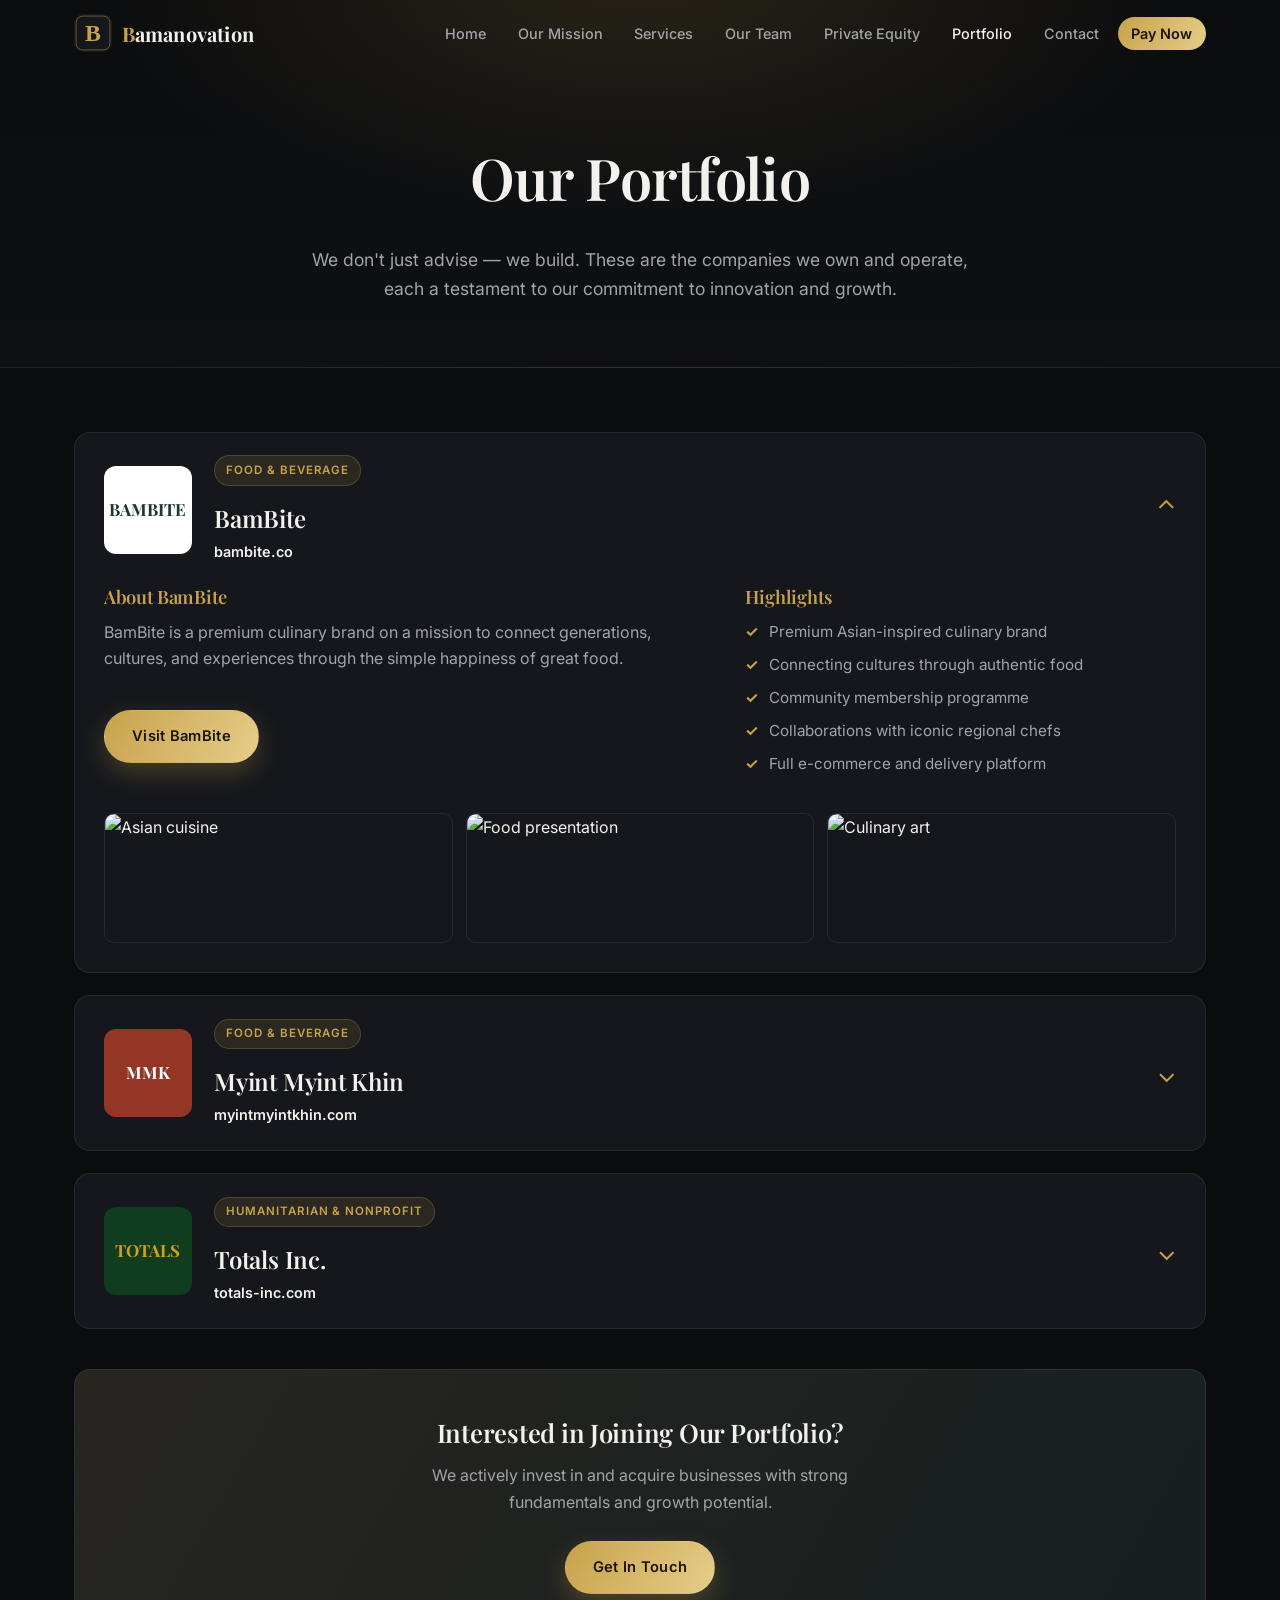
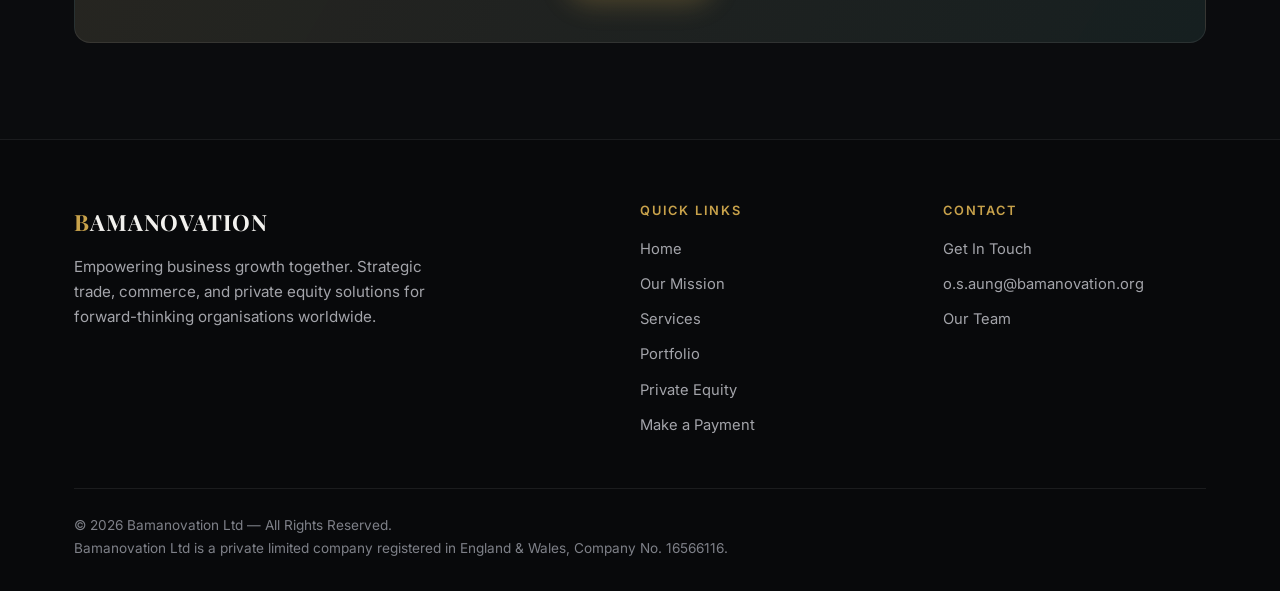
==== portfolio.html @ 39426157 "Keep logo tiles neutral when a logo loads, brand-coloured only on fallback The tiles carried hard-co" ====
<!DOCTYPE html>
<html lang="en">
<head>
  <meta charset="UTF-8">
  <meta name="viewport" content="width=device-width, initial-scale=1.0">
  <title>Portfolio — Bamanovation</title>
  <meta name="description" content="The companies Bamanovation owns and operates — BamBite, Myint Myint Khin, and Totals Inc.">
  <meta property="og:title" content="Portfolio — Bamanovation">
  <meta property="og:description" content="The companies Bamanovation owns and operates — BamBite, Myint Myint Khin, and Totals Inc.">
  <meta property="og:type" content="website">
  <meta property="og:url" content="https://bamanovation.org/portfolio">
  <meta property="og:site_name" content="Bamanovation">
  <meta property="og:image" content="https://bamanovation.org/og-image.png">
  <meta property="og:image:width" content="1200">
  <meta property="og:image:height" content="630">
  <meta name="twitter:card" content="summary_large_image">
  <meta name="twitter:image" content="https://bamanovation.org/og-image.png">
  <link rel="canonical" href="https://bamanovation.org/portfolio">
  <link rel="icon" type="image/svg+xml" href="/favicon.svg">
  <link rel="preconnect" href="https://fonts.googleapis.com">
  <link rel="preconnect" href="https://fonts.gstatic.com" crossorigin>
  <link href="https://fonts.googleapis.com/css2?family=Inter:wght@400;500;600;700&family=Playfair+Display:wght@500;600;700&display=swap" rel="stylesheet">
  <link rel="stylesheet" href="/style.css">
</head>
<body>

  <nav class="navbar" id="navbar">
    <div class="nav-container">
      <a class="nav-logo" href="/">
        <svg class="logo-mark" viewBox="0 0 64 64" aria-hidden="true"><rect width="64" height="64" rx="14" fill="#15171c"/><rect x="3.5" y="3.5" width="57" height="57" rx="11" fill="none" stroke="#c8a24b" stroke-width="1.4" opacity="0.55"/><text x="32" y="45.5" text-anchor="middle" font-family="Georgia, serif" font-size="40" font-weight="700" fill="#c8a24b">B</text></svg>
        <span class="logo-word"><b>B</b>amanovation</span>
      </a>
      <button class="nav-toggle" id="navToggle" aria-label="Toggle navigation" aria-controls="navLinks" aria-expanded="false"><span></span><span></span><span></span></button>
      <ul class="nav-links" id="navLinks">
        <li><a href="/">Home</a></li>
        <li><a href="/#mission">Our Mission</a></li>
        <li><a href="/#services">Services</a></li>
        <li><a href="/#team">Our Team</a></li>
        <li><a href="/private-equity">Private Equity</a></li>
        <li><a class="active" href="/portfolio">Portfolio</a></li>
        <li><a href="/#contact">Contact</a></li>
        <li><a href="/#payment">Pay Now</a></li>
      </ul>
    </div>
  </nav>

  <section class="page-hero">
    <h1>Our Portfolio</h1>
    <p>We don't just advise — we build. These are the companies we own and operate, each a testament to our commitment to innovation and growth.</p>
  </section>

  <section class="portfolio-full">
    <div class="container">

      <!-- BamBite -->
      <div class="portfolio-company-card">
        <div class="portfolio-company-header accordion-toggle">
          <div class="portfolio-company-logo-wrap"><img src="/logos/bambite.png" data-fb="https://bambite.co/cdn/shop/files/BamBite_Logo.png?v=1749022840" alt="BamBite logo" class="portfolio-company-logo" onerror="if(this.dataset.fb){this.src=this.dataset.fb;this.dataset.fb='';return}this.style.display='none';var w=this.parentNode;if(w.dataset.fbbg)w.style.background=w.dataset.fbbg;this.nextElementSibling.style.display='block'"><div class="portfolio-company-logo-text" style="display:none;color:#1b3a2d">BAMBITE</div></div>
          <div class="portfolio-company-meta">
            <span class="portfolio-tag">Food &amp; Beverage</span>
            <h2>BamBite</h2>
            <a href="https://bambite.co/" target="_blank" rel="noopener" class="portfolio-url">bambite.co</a>
          </div>
          <div class="accordion-arrow">⌄</div>
        </div>
        <div class="accordion-body">
          <div class="portfolio-company-body">
            <div class="portfolio-company-desc">
              <h3>About BamBite</h3>
              <p>BamBite is a premium culinary brand on a mission to connect generations, cultures, and experiences through the simple happiness of great food.</p>
              <a href="https://bambite.co/" target="_blank" rel="noopener" class="btn-primary" style="display:inline-block;margin-top:1.4rem">Visit BamBite</a>
            </div>
            <div class="portfolio-company-highlights">
              <h3>Highlights</h3>
              <ul class="portfolio-highlights-list">
                <li>Premium Asian-inspired culinary brand</li>
                <li>Connecting cultures through authentic food</li>
                <li>Community membership programme</li>
                <li>Collaborations with iconic regional chefs</li>
                <li>Full e-commerce and delivery platform</li>
              </ul>
            </div>
          </div>
          <div class="portfolio-company-images">
            <img src="https://images.unsplash.com/photo-1504674900247-0877df9cc836?w=420&q=80" alt="Asian cuisine" class="portfolio-img" loading="lazy">
            <img src="https://images.unsplash.com/photo-1540189549336-e6e99c3679fe?w=420&q=80" alt="Food presentation" class="portfolio-img" loading="lazy">
            <img src="https://images.unsplash.com/photo-1565299624946-b28f40a0ae38?w=420&q=80" alt="Culinary art" class="portfolio-img" loading="lazy">
          </div>
        </div>
      </div>

      <!-- Myint Myint Khin -->
      <div class="portfolio-company-card">
        <div class="portfolio-company-header accordion-toggle">
          <div class="portfolio-company-logo-wrap" data-fbbg="#933625"><img src="/logos/myint-myint-khin.png" alt="Myint Myint Khin logo" class="portfolio-company-logo" onerror="if(this.dataset.fb){this.src=this.dataset.fb;this.dataset.fb='';return}this.style.display='none';var w=this.parentNode;if(w.dataset.fbbg)w.style.background=w.dataset.fbbg;this.nextElementSibling.style.display='block'"><div class="portfolio-company-logo-text" style="display:none;color:#fff">MMK</div></div>
          <div class="portfolio-company-meta">
            <span class="portfolio-tag">Food &amp; Beverage</span>
            <h2>Myint Myint Khin</h2>
            <a href="https://myintmyintkhin.com/" target="_blank" rel="noopener" class="portfolio-url">myintmyintkhin.com</a>
          </div>
          <div class="accordion-arrow">⌄</div>
        </div>
        <div class="accordion-body">
          <div class="portfolio-company-body">
            <div class="portfolio-company-desc">
              <h3>About Myint Myint Khin</h3>
              <p>Myint Myint Khin is a beloved Food and Beverage brand with deep roots in authentic regional cuisine.</p>
              <a href="https://myintmyintkhin.com/" target="_blank" rel="noopener" class="btn-primary" style="display:inline-block;margin-top:1.4rem">Visit Myint Myint Khin</a>
            </div>
            <div class="portfolio-company-highlights">
              <h3>Highlights</h3>
              <ul class="portfolio-highlights-list">
                <li>Authentic regional cuisine brand</li>
                <li>Strong heritage and tradition</li>
                <li>Growing distribution network</li>
              </ul>
            </div>
          </div>
        </div>
      </div>

      <!-- Totals Inc. -->
      <div class="portfolio-company-card">
        <div class="portfolio-company-header accordion-toggle">
          <div class="portfolio-company-logo-wrap" data-fbbg="#0f3d1e"><img src="/logos/totals.png" alt="Totals Inc. logo" class="portfolio-company-logo" onerror="if(this.dataset.fb){this.src=this.dataset.fb;this.dataset.fb='';return}this.style.display='none';var w=this.parentNode;if(w.dataset.fbbg)w.style.background=w.dataset.fbbg;this.nextElementSibling.style.display='block'"><div class="portfolio-company-logo-text" style="display:none;color:#d4a017">TOTALS</div></div>
          <div class="portfolio-company-meta">
            <span class="portfolio-tag">Humanitarian &amp; Nonprofit</span>
            <h2>Totals Inc.</h2>
            <a href="https://totals-inc.com/" target="_blank" rel="noopener" class="portfolio-url">totals-inc.com</a>
          </div>
          <div class="accordion-arrow">⌄</div>
        </div>
        <div class="accordion-body">
          <div class="portfolio-company-body">
            <div class="portfolio-company-desc">
              <h3>About Totals Inc.</h3>
              <p>Totals Inc. is a philanthropic organisation delivering food, shelter, medical care, and education to Myanmar's displaced communities — because every life has total worth.</p>
              <a href="https://totals-inc.com/" target="_blank" rel="noopener" class="btn-primary" style="display:inline-block;margin-top:1.4rem">Visit Totals Inc.</a>
            </div>
            <div class="portfolio-company-highlights">
              <h3>Highlights</h3>
              <ul class="portfolio-highlights-list">
                <li>Supporting internally displaced persons in Myanmar</li>
                <li>87 cents of every dollar goes directly to programmes</li>
                <li>Emergency food, shelter, and medical care delivery</li>
                <li>Children's education in displacement camps</li>
              </ul>
            </div>
          </div>
        </div>
      </div>

      <div class="portfolio-more">
        <div class="portfolio-more-inner">
          <h3>Interested in Joining Our Portfolio?</h3>
          <p>We actively invest in and acquire businesses with strong fundamentals and growth potential.</p>
          <a class="btn-primary" href="/#contact">Get In Touch</a>
        </div>
      </div>

    </div>
  </section>

  <footer class="footer">
    <div class="container">
      <div class="footer-inner">
        <div class="footer-brand">
          <div class="footer-logo"><span class="gold">B</span>AMANOVATION</div>
          <p>Empowering business growth together. Strategic trade, commerce, and private equity solutions for forward-thinking organisations worldwide.</p>
        </div>
        <div class="footer-col">
          <h4>Quick Links</h4>
          <ul>
            <li><a href="/">Home</a></li>
            <li><a href="/#mission">Our Mission</a></li>
            <li><a href="/#services">Services</a></li>
            <li><a href="/portfolio">Portfolio</a></li>
            <li><a href="/private-equity">Private Equity</a></li>
            <li><a href="/#payment">Make a Payment</a></li>
          </ul>
        </div>
        <div class="footer-col">
          <h4>Contact</h4>
          <ul>
            <li><a href="/#contact">Get In Touch</a></li>
            <li><a href="mailto:o.s.aung@bamanovation.org">o.s.aung@bamanovation.org</a></li>
            <li><a href="/#team">Our Team</a></li>
          </ul>
        </div>
      </div>
      <div class="footer-bottom">
        <div>
          <p>© 2026 Bamanovation Ltd — All Rights Reserved.</p>
          <p class="footer-legal">Bamanovation Ltd is a private limited company registered in England &amp; Wales, Company No. 16566116.</p>
        </div>
      </div>
    </div>
  </footer>

  <script>
    const toggle=document.getElementById('navToggle'),links=document.getElementById('navLinks');
    const setNav=o=>{toggle.classList.toggle('open',o);links.classList.toggle('open',o);toggle.setAttribute('aria-expanded',o)};
    toggle.addEventListener('click',()=>setNav(!links.classList.contains('open')));
    links.querySelectorAll('a').forEach(a=>a.addEventListener('click',()=>setNav(false)));
    const navbar=document.getElementById('navbar');
    window.addEventListener('scroll',()=>navbar.classList.toggle('scrolled',window.scrollY>40));
    document.querySelectorAll('.accordion-toggle').forEach((h,i)=>{
      h.addEventListener('click',()=>{
        const body=h.nextElementSibling,arrow=h.querySelector('.accordion-arrow'),open=body.classList.contains('open');
        body.classList.toggle('open',!open);arrow.classList.toggle('rotated',!open);
      });
      if(i===0){h.nextElementSibling.classList.add('open');h.querySelector('.accordion-arrow').classList.add('rotated')}
    });
  </script>
</body>
</html>
---- style.css ----
/* ===========================================================
   Bamanovation — Redesign Stylesheet
   Dark + gold premium consulting theme
   =========================================================== */

:root{
  --bg:#0b0c0e;
  --bg-2:#0f1115;
  --surface:#15171c;
  --surface-2:#1b1e25;
  --line:rgba(255,255,255,.08);
  --line-strong:rgba(255,255,255,.14);
  --gold:#c8a24b;
  --gold-2:#e6cd8a;
  --green:#1f5d3a;
  --ink:#f2f1ee;
  --muted:#a3a4aa;
  --muted-2:#7e8088;
  --radius:16px;
  --radius-sm:10px;
  --max:1180px;
  --shadow:0 24px 60px rgba(0,0,0,.45);
  --ease:cubic-bezier(.4,.14,.3,1);
}

*,*::before,*::after{box-sizing:border-box}
html{scroll-behavior:smooth;-webkit-text-size-adjust:100%}
body{
  margin:0;
  background:var(--bg);
  color:var(--ink);
  font-family:'Inter',ui-sans-serif,system-ui,-apple-system,"Segoe UI",Roboto,Arial,sans-serif;
  line-height:1.65;
  -webkit-font-smoothing:antialiased;
  overflow-x:hidden;
}
img{max-width:100%;display:block}
a{color:inherit;text-decoration:none;transition:color .2s var(--ease)}
h1,h2,h3,h4{font-family:'Playfair Display',Georgia,serif;font-weight:600;line-height:1.15;margin:0 0 .6em;letter-spacing:-.01em}
p{margin:0 0 1rem}
section{position:relative}

.container{max-width:var(--max);margin:0 auto;padding:0 1.5rem;width:100%}

/* ---------- accents / shared bits ---------- */
.section-accent{width:54px;height:3px;border-radius:3px;background:linear-gradient(90deg,var(--gold),var(--gold-2));}
.section-sub{color:var(--muted);max-width:620px;margin:.2rem 0 0;font-size:1.05rem}
.eyebrow{display:inline-block;text-transform:uppercase;letter-spacing:.28em;font-size:.72rem;font-weight:600;color:var(--gold);margin-bottom:.9rem}

/* ---------- buttons ---------- */
.btn-primary,.btn-outline,.btn-dark{
  display:inline-block;font-weight:600;font-size:.92rem;letter-spacing:.02em;
  padding:.85rem 1.7rem;border-radius:999px;cursor:pointer;border:1px solid transparent;
  transition:transform .25s var(--ease),box-shadow .25s var(--ease),background .25s var(--ease),color .25s var(--ease);
  text-align:center;
}
.btn-primary{background:linear-gradient(120deg,var(--gold),var(--gold-2));color:#1a1402;box-shadow:0 10px 26px rgba(200,162,75,.28)}
.btn-primary:hover{transform:translateY(-2px);box-shadow:0 16px 34px rgba(200,162,75,.4)}
.btn-outline{background:transparent;border-color:var(--line-strong);color:var(--ink)}
.btn-outline:hover{border-color:var(--gold);color:var(--gold);transform:translateY(-2px)}
.btn-dark{background:#0c0d10;color:var(--ink);border-color:var(--line-strong)}
.btn-dark:hover{border-color:var(--gold);color:var(--gold);transform:translateY(-2px)}
.btn-group{display:flex;gap:1rem;flex-wrap:wrap;margin-top:1.6rem}

/* ---------- navbar ---------- */
.navbar{position:fixed;top:0;left:0;right:0;z-index:1000;transition:background .3s var(--ease),border-color .3s var(--ease),backdrop-filter .3s}
.navbar::after{content:"";position:absolute;inset:0;border-bottom:1px solid transparent;pointer-events:none}
.navbar.scrolled{background:rgba(10,11,13,.82);backdrop-filter:blur(14px);border-bottom:1px solid var(--line)}
.nav-container{max-width:var(--max);margin:0 auto;padding:.9rem 1.5rem;display:flex;align-items:center;justify-content:space-between;gap:1rem}
.nav-logo{display:flex;align-items:center;gap:.6rem;font-family:'Playfair Display',serif;font-weight:700;font-size:1.25rem;color:var(--ink);letter-spacing:.01em}
.nav-logo .logo-mark{width:38px;height:38px;flex:0 0 38px}
.nav-logo .logo-word b{color:var(--gold)}
.nav-links{display:flex;align-items:center;gap:.3rem;list-style:none;margin:0;padding:0}
.nav-links a{padding:.5rem .85rem;border-radius:999px;font-size:.9rem;font-weight:500;color:var(--muted)}
.nav-links a:hover{color:var(--ink)}
.nav-links a.active{color:var(--ink)}
.nav-links a.active::after,.nav-links a:hover::after{}
.nav-links li:last-child a{background:linear-gradient(120deg,var(--gold),var(--gold-2));color:#1a1402;font-weight:600}
.nav-links li:last-child a:hover{transform:translateY(-1px)}
.nav-toggle{display:none;flex-direction:column;gap:5px;background:none;border:0;cursor:pointer;padding:6px}
.nav-toggle span{width:24px;height:2px;background:var(--ink);border-radius:2px;transition:.3s var(--ease)}
.nav-toggle.open span:nth-child(1){transform:translateY(7px) rotate(45deg)}
.nav-toggle.open span:nth-child(2){opacity:0}
.nav-toggle.open span:nth-child(3){transform:translateY(-7px) rotate(-45deg)}

/* ---------- hero ---------- */
.hero{min-height:100vh;display:flex;align-items:center;padding:7rem 0 4rem;
  background:
    radial-gradient(1100px 520px at 78% -8%,rgba(200,162,75,.16),transparent 60%),
    radial-gradient(800px 500px at 8% 110%,rgba(31,93,58,.18),transparent 60%),
    linear-gradient(180deg,#0b0c0e,#0e1014);
  overflow:hidden;
}
.hero::before{content:"";position:absolute;inset:0;background-image:linear-gradient(var(--line) 1px,transparent 1px),linear-gradient(90deg,var(--line) 1px,transparent 1px);background-size:64px 64px;mask:radial-gradient(700px 500px at 70% 20%,#000,transparent 75%);opacity:.5}
.hero-content{position:relative;max-width:var(--max);margin:0 auto;padding:0 1.5rem;width:100%}
.hero-content h1{font-size:clamp(2.6rem,6vw,4.6rem);max-width:18ch;margin-bottom:1.2rem}
.hero-content h1 .hl{background:linear-gradient(120deg,var(--gold),var(--gold-2));-webkit-background-clip:text;background-clip:text;color:transparent}
.hero-content>p{font-size:clamp(1.05rem,2.2vw,1.3rem);color:var(--muted);max-width:60ch;margin-bottom:0}
.hero-btns{display:flex;gap:1rem;flex-wrap:wrap;margin-top:2.2rem}

/* ---------- marquee ---------- */
.marquee-banner{background:linear-gradient(90deg,#12141a,#0e1014);border-top:1px solid var(--line);border-bottom:1px solid var(--line);overflow:hidden;padding:.85rem 0}
.marquee-track{display:inline-block;white-space:nowrap;animation:marquee 32s linear infinite;color:var(--muted);font-size:.92rem;letter-spacing:.04em}
.marquee-track span{padding-left:1rem}
@keyframes marquee{from{transform:translateX(0)}to{transform:translateX(-50%)}}

/* ---------- stats bar ---------- */
.stats-bar{padding:3.2rem 0;background:var(--bg-2)}
.stats-bar-inner{max-width:var(--max);margin:0 auto;padding:0 1.5rem;display:flex;align-items:center;justify-content:space-between;gap:1rem;flex-wrap:wrap}
.stat-pill{flex:1;min-width:160px;text-align:center}
.stat-pill-num{font-family:'Playfair Display',serif;font-size:clamp(2rem,4vw,2.8rem);font-weight:700;color:var(--gold);line-height:1}
.stat-pill-label{display:block;margin-top:.5rem;color:var(--muted);font-size:.9rem;letter-spacing:.02em}
.stat-divider{width:1px;align-self:stretch;background:var(--line);min-height:54px}

/* ---------- generic section padding ---------- */
.mission,.services,.team,.portfolio-preview,.testimonials,.contact,.payment-section,
.pe-overview,.pe-stats,.pe-focus,.pe-process,.pe-cta,.portfolio-full,.subscribe{padding:6rem 0}
.services,.portfolio-preview,.payment-section,.pe-focus{background:var(--bg-2)}
.team{background:#0c0d10}

/* ---------- mission ---------- */
.mission-grid{display:grid;grid-template-columns:1fr 1fr;gap:3.5rem;align-items:center}
.mission-image{position:relative;border-radius:var(--radius);overflow:hidden;border:1px solid var(--line)}
.mission-image::after{content:"";position:absolute;inset:0;background:linear-gradient(160deg,transparent,rgba(11,12,14,.5))}
.mission-image img{width:100%;height:100%;object-fit:cover;aspect-ratio:4/3;transition:transform .8s var(--ease)}
.mission-image:hover img{transform:scale(1.05)}
.mission-text h2{font-size:clamp(1.9rem,3.4vw,2.6rem);margin-top:.6rem}
.mission-text p{color:var(--muted);font-size:1.05rem}

/* ---------- services ---------- */
.services{text-align:center}
.services .section-sub{margin-left:auto;margin-right:auto}
.services-grid{display:grid;grid-template-columns:repeat(4,1fr);gap:1.4rem;margin-top:3rem;text-align:left}
.service-card{background:var(--surface);border:1px solid var(--line);border-radius:var(--radius);padding:2rem 1.7rem;transition:transform .3s var(--ease),border-color .3s var(--ease),background .3s var(--ease)}
.service-card:hover{transform:translateY(-6px);border-color:rgba(200,162,75,.45);background:var(--surface-2)}
.service-icon{font-size:2rem;width:58px;height:58px;display:flex;align-items:center;justify-content:center;border-radius:14px;background:rgba(200,162,75,.1);border:1px solid rgba(200,162,75,.22);margin-bottom:1.2rem}
.service-card h3{font-size:1.2rem;margin-bottom:.5rem}
.service-card p{color:var(--muted);font-size:.96rem;margin:0}

/* ---------- team ---------- */
.team{text-align:center}
.team-grid{display:grid;grid-template-columns:repeat(auto-fit,minmax(210px,1fr));gap:1.4rem;margin-top:3rem;max-width:1000px;margin-left:auto;margin-right:auto}
.team-card{background:var(--surface);border:1px solid var(--line);border-radius:var(--radius);padding:2.2rem 1.4rem;transition:transform .3s var(--ease),border-color .3s var(--ease)}
.team-card:hover{transform:translateY(-6px);border-color:rgba(200,162,75,.45)}
.team-avatar{width:104px;height:104px;border-radius:50%;margin:0 auto 1.2rem;display:flex;align-items:center;justify-content:center;
  font-family:'Playfair Display',serif;font-size:2.1rem;font-weight:700;color:var(--gold);
  background:radial-gradient(circle at 30% 25%,#23262d,#15171c);border:1px solid rgba(200,162,75,.35)}
.team-card h3{font-size:1.18rem;margin-bottom:.25rem}
.team-role{color:var(--gold);font-size:.85rem;font-weight:600;letter-spacing:.04em;text-transform:uppercase;margin-bottom:.7rem}
.team-bio{color:var(--muted);font-size:.92rem;margin:0}

/* ---------- portfolio preview ---------- */
.portfolio-preview{text-align:center}
.portfolio-grid{display:grid;grid-template-columns:repeat(auto-fit,minmax(280px,360px));justify-content:center;gap:1.6rem;margin-top:3rem}
.portfolio-card{background:var(--surface);border:1px solid var(--line);border-radius:var(--radius);overflow:hidden;text-align:left;transition:transform .3s var(--ease),border-color .3s var(--ease)}
.portfolio-card:hover{transform:translateY(-6px);border-color:rgba(200,162,75,.45)}
.portfolio-logo-wrap{height:150px;display:flex;align-items:center;justify-content:center;background:#fff}
.portfolio-logo{max-height:74px;width:auto}
.portfolio-logo-fallback{font-family:'Playfair Display',serif;font-weight:700;font-size:1.6rem;color:#1b3a2d}
.portfolio-card-body{padding:1.6rem}
.portfolio-tag{display:inline-block;font-size:.72rem;font-weight:600;letter-spacing:.08em;text-transform:uppercase;color:var(--gold);background:rgba(200,162,75,.12);border:1px solid rgba(200,162,75,.25);padding:.3rem .7rem;border-radius:999px;margin-bottom:.9rem}
.portfolio-card-body h3{font-size:1.3rem;margin-bottom:.5rem}
.portfolio-card-body p{color:var(--muted);font-size:.95rem}
.portfolio-btn{margin-top:.6rem;padding:.6rem 1.2rem;font-size:.85rem}

/* ---------- testimonials ---------- */
.testimonials{text-align:center}
.testimonial-label{text-transform:uppercase;letter-spacing:.28em;font-size:.72rem;font-weight:600;color:var(--gold);margin-bottom:.6rem}
.testimonials h2{font-size:clamp(1.8rem,3.4vw,2.5rem)}
.testimonials-grid{display:grid;grid-template-columns:repeat(3,1fr);gap:1.4rem;margin-top:3rem;text-align:left}
.testimonial-card{background:var(--surface);border:1px solid var(--line);border-radius:var(--radius);padding:2rem;position:relative}
.testimonial-card::before{content:"\201C";position:absolute;top:.4rem;left:1.2rem;font-family:'Playfair Display',serif;font-size:4rem;color:rgba(200,162,75,.25);line-height:1}
.testimonial-text{color:var(--ink);font-size:1rem;font-style:italic;position:relative;z-index:1;margin-bottom:1.2rem}
.testimonial-author{color:var(--gold);font-weight:600;font-size:.9rem;margin:0}

/* ---------- contact ---------- */
.contact-grid{display:grid;grid-template-columns:1fr 1fr;gap:3.5rem;align-items:start}
.contact-info h2{font-size:clamp(1.9rem,3.4vw,2.6rem);margin-top:.6rem}
.contact-info p{color:var(--muted)}
.contact-details{margin-top:1.6rem;color:var(--muted)}
.contact-details p{margin:.35rem 0}
.contact-details strong{color:var(--ink)}
.contact-form{background:var(--surface);border:1px solid var(--line);border-radius:var(--radius);padding:2rem}
.contact-form h3{font-size:1.3rem}
.contact-form input,.contact-form textarea,.payment-input,.subscribe-form input{
  width:100%;background:var(--bg);border:1px solid var(--line-strong);border-radius:var(--radius-sm);
  color:var(--ink);padding:.85rem 1rem;font:inherit;font-size:.95rem;margin-bottom:1rem;transition:border-color .2s}
.contact-form input:focus,.contact-form textarea:focus,.payment-input:focus,.subscribe-form input:focus{outline:none;border-color:var(--gold)}
.contact-form textarea{resize:vertical}
.contact-form button{width:100%;border:0;font:inherit;font-weight:600;padding:.9rem;border-radius:999px;cursor:pointer;background:linear-gradient(120deg,var(--gold),var(--gold-2));color:#1a1402;transition:transform .2s}
.contact-form button:hover{transform:translateY(-2px)}

/* ---------- payment ---------- */
.payment-section{text-align:center}
.payment-box{max-width:560px;margin:2.5rem auto 0;background:var(--surface);border:1px solid var(--line);border-radius:var(--radius);padding:2.4rem 2rem}
.payment-icon{font-size:2.4rem;margin-bottom:.6rem}
.payment-note{color:var(--muted);font-size:.98rem}
.payment-next{color:var(--gold);font-size:.9rem;margin-bottom:1.4rem}
.payment-fields{text-align:left;margin-bottom:.4rem}
.payment-error{color:#ff7a7a;font-size:.85rem;margin:.2rem 0 0}
.paypal-btn{display:inline-flex;align-items:center;justify-content:center;border:0;cursor:pointer;font:inherit;font-weight:600;
  background:#0070ba;color:#fff;padding:.9rem 1.8rem;border-radius:999px;margin-top:.4rem;transition:transform .2s,background .2s}
.paypal-btn:hover{transform:translateY(-2px);background:#0086d6}
.payment-secure{color:var(--muted-2);font-size:.8rem;margin:1.1rem 0 0}

/* ---------- subscribe ---------- */
.subscribe{text-align:center;background:linear-gradient(120deg,#101319,#0c0d10);border-top:1px solid var(--line)}
.subscribe h3{font-size:clamp(1.6rem,3vw,2.2rem)}
.subscribe p{color:var(--muted);max-width:520px;margin:0 auto 1.6rem}
.subscribe-form{display:flex;gap:.7rem;max-width:480px;margin:0 auto;flex-wrap:wrap;justify-content:center}
.subscribe-form input{flex:1;min-width:220px;margin:0}
.subscribe-form button{border:0;font:inherit;font-weight:600;padding:.85rem 1.7rem;border-radius:999px;cursor:pointer;background:linear-gradient(120deg,var(--gold),var(--gold-2));color:#1a1402;transition:transform .2s}
.subscribe-form button:hover{transform:translateY(-2px)}

/* ---------- footer ---------- */
.footer{background:#08090b;border-top:1px solid var(--line);padding:4rem 0 2rem}
.footer-inner{display:grid;grid-template-columns:2fr 1fr 1fr;gap:2.5rem}
.footer-logo{font-family:'Playfair Display',serif;font-weight:700;font-size:1.4rem;letter-spacing:.04em;margin-bottom:.8rem;color:var(--ink)}
.footer-logo b,.footer-logo .gold{color:var(--gold)}
.footer-brand p{color:var(--muted);font-size:.95rem;max-width:36ch}
.footer-col h4{font-family:'Inter',sans-serif;font-size:.8rem;letter-spacing:.14em;text-transform:uppercase;color:var(--gold);margin-bottom:1rem}
.footer-col ul{list-style:none;margin:0;padding:0}
.footer-col li{margin-bottom:.55rem}
.footer-col a{color:var(--muted);font-size:.92rem}
.footer-col a:hover{color:var(--gold)}
.footer-bottom{display:flex;align-items:center;justify-content:space-between;gap:1rem;flex-wrap:wrap;border-top:1px solid var(--line);margin-top:2.6rem;padding-top:1.6rem}
.footer-bottom p{color:var(--muted-2);font-size:.85rem;margin:0}
.footer-legal{color:var(--muted-2);font-size:.8rem;margin:.3rem 0 0}
.footer-social{display:flex;gap:1.2rem}
.footer-social a{color:var(--muted);font-size:.85rem}
.footer-social a:hover{color:var(--gold)}
.footer .container>p{color:var(--muted-2);font-size:.85rem;text-align:center;margin:0}

/* ---------- back to top ---------- */
#back-to-top{position:fixed;right:1.4rem;bottom:1.4rem;width:46px;height:46px;border-radius:50%;border:1px solid var(--line-strong);
  background:rgba(20,22,27,.9);color:var(--gold);font-size:1.1rem;cursor:pointer;opacity:0;pointer-events:none;transform:translateY(10px);
  transition:opacity .3s,transform .3s;z-index:900;backdrop-filter:blur(8px)}
#back-to-top.visible{opacity:1;pointer-events:auto;transform:translateY(0)}
#back-to-top:hover{border-color:var(--gold)}

/* ---------- inner page hero ---------- */
.page-hero{padding:9rem 0 4rem;text-align:center;
  background:radial-gradient(900px 420px at 50% -10%,rgba(200,162,75,.16),transparent 62%),linear-gradient(180deg,#0b0c0e,#0e1014);
  border-bottom:1px solid var(--line)}
.page-hero h1{font-size:clamp(2.4rem,5vw,3.6rem)}
.page-hero p{color:var(--muted);max-width:60ch;margin:0 auto;font-size:1.1rem}

/* ---------- private equity ---------- */
.pe-overview .container{max-width:880px;text-align:center}
.pe-overview h2{font-size:clamp(1.9rem,3.4vw,2.6rem)}
.pe-overview p{color:var(--muted);font-size:1.05rem}
.pe-stats{text-align:center}
.pe-stats h2{font-size:clamp(1.8rem,3.2vw,2.4rem);margin-bottom:2.5rem}
.stats-grid{display:grid;grid-template-columns:repeat(4,1fr);gap:1.4rem}
.stat-item{background:var(--surface);border:1px solid var(--line);border-radius:var(--radius);padding:2rem 1rem}
.stat-number{font-family:'Playfair Display',serif;font-size:clamp(1.8rem,3.4vw,2.6rem);font-weight:700;color:var(--gold);line-height:1;display:flex;align-items:center;justify-content:center;min-height:clamp(1.8rem,3.4vw,2.6rem)}
.stat-label{color:var(--muted);font-size:.9rem;margin-top:.4rem}
.pe-focus{text-align:center}
.pe-focus h2{font-size:clamp(1.8rem,3.2vw,2.4rem);margin-bottom:2.5rem}
.focus-grid{display:grid;grid-template-columns:repeat(3,1fr);gap:1.4rem;text-align:left}
.focus-card{background:var(--surface);border:1px solid var(--line);border-radius:var(--radius);padding:2rem;border-top:3px solid var(--gold);transition:transform .3s var(--ease)}
.focus-card:hover{transform:translateY(-6px)}
.focus-card h3{font-size:1.2rem}
.focus-card p{color:var(--muted);font-size:.95rem;margin:0}
.pe-process{text-align:center}
.pe-process h2{font-size:clamp(1.8rem,3.2vw,2.4rem);margin-bottom:2.5rem}
.process-steps{display:grid;gap:1.2rem;max-width:820px;margin:0 auto;text-align:left}
.process-step{display:grid;grid-template-columns:auto 1fr;gap:1.4rem;align-items:start;background:var(--surface);border:1px solid var(--line);border-radius:var(--radius);padding:1.6rem 1.8rem}
.step-number{width:46px;height:46px;border-radius:50%;display:flex;align-items:center;justify-content:center;font-family:'Playfair Display',serif;font-weight:700;color:#1a1402;background:linear-gradient(120deg,var(--gold),var(--gold-2))}
.process-step h3{font-size:1.15rem;margin-bottom:.3rem}
.process-step p{color:var(--muted);font-size:.95rem;margin:0}
.pe-cta{text-align:center;background:linear-gradient(120deg,rgba(200,162,75,.1),rgba(31,93,58,.12)),var(--bg-2)}
.pe-cta h2{font-size:clamp(1.9rem,3.4vw,2.6rem)}
.pe-cta p{color:var(--muted);max-width:60ch;margin:0 auto 1.8rem}

/* ---------- portfolio full page ---------- */
.portfolio-full{padding-top:4rem}
.portfolio-company-card{background:var(--surface);border:1px solid var(--line);border-radius:var(--radius);overflow:hidden;margin-bottom:1.4rem}
.portfolio-company-header{display:flex;align-items:center;gap:1.4rem;padding:1.4rem 1.8rem;cursor:pointer;flex-wrap:wrap}
.portfolio-company-logo-wrap{width:88px;height:88px;border-radius:12px;display:flex;align-items:center;justify-content:center;overflow:hidden;flex:0 0 88px;background:#fff}
.portfolio-company-logo{max-width:78px;max-height:78px}
.portfolio-company-logo-text{font-family:'Playfair Display',serif;font-weight:700;font-size:1.05rem;text-align:center}
.portfolio-company-meta{flex:1;min-width:200px}
.portfolio-company-meta h2{font-size:1.5rem;margin:.3rem 0}
.portfolio-url{font-size:.9rem;font-weight:600}
.accordion-arrow{font-size:1.6rem;transition:transform .3s var(--ease);margin-left:auto;color:var(--gold)}
.accordion-arrow.rotated{transform:rotate(180deg)}
.accordion-body{max-height:0;overflow:hidden;transition:max-height .45s var(--ease)}
.accordion-body.open{max-height:1400px}
.portfolio-company-body{display:grid;grid-template-columns:1.4fr 1fr;gap:2.4rem;padding:0 1.8rem 1.8rem}
.portfolio-company-desc h3,.portfolio-company-highlights h3{font-size:1.15rem;color:var(--gold);margin-bottom:.7rem}
.portfolio-company-desc p{color:var(--muted)}
.portfolio-highlights-list{list-style:none;margin:0;padding:0}
.portfolio-highlights-list li{color:var(--muted);padding-left:1.5rem;position:relative;margin-bottom:.5rem;font-size:.95rem}
.portfolio-highlights-list li::before{content:"\2713";position:absolute;left:0;color:var(--gold);font-weight:700}
.portfolio-company-images{display:grid;grid-template-columns:repeat(3,1fr);gap:.8rem;padding:0 1.8rem 1.8rem}
.portfolio-img{border-radius:10px;height:130px;width:100%;object-fit:cover;border:1px solid var(--line)}
.portfolio-more{margin-top:2.5rem}
.portfolio-more-inner{background:linear-gradient(120deg,rgba(200,162,75,.1),rgba(31,93,58,.12)),var(--surface);
  border:1px solid var(--line);border-radius:var(--radius);padding:3rem 2rem;text-align:center}
.portfolio-more-inner h3{font-size:1.6rem}
.portfolio-more-inner p{color:var(--muted);max-width:50ch;margin:0 auto 1.6rem}

/* ---------- reveal on scroll ---------- */
.reveal{opacity:0;transform:translateY(26px);transition:opacity .7s var(--ease),transform .7s var(--ease)}
.reveal.in{opacity:1;transform:none}

/* ---------- responsive ---------- */
@media(max-width:980px){
  .services-grid{grid-template-columns:repeat(2,1fr)}
  .testimonials-grid{grid-template-columns:1fr;max-width:560px;margin-left:auto;margin-right:auto}
  .stats-grid{grid-template-columns:repeat(2,1fr)}
  .focus-grid{grid-template-columns:repeat(2,1fr)}
  .mission-grid,.contact-grid{grid-template-columns:1fr;gap:2.4rem}
  .footer-inner{grid-template-columns:1fr 1fr}
  .portfolio-company-body{grid-template-columns:1fr;gap:1.4rem}
}
@media(max-width:760px){
  .nav-toggle{display:flex}
  .nav-links{position:fixed;top:0;right:0;height:100vh;width:min(78vw,320px);flex-direction:column;align-items:flex-start;justify-content:center;gap:.4rem;
    background:rgba(12,13,16,.97);backdrop-filter:blur(14px);border-left:1px solid var(--line);padding:2rem;transform:translateX(100%);transition:transform .35s var(--ease)}
  .nav-links.open{transform:translateX(0)}
  .nav-links a{width:100%;font-size:1.05rem;padding:.7rem .6rem}
  .stat-divider{display:none}
  .stat-pill{min-width:42%}
  .footer-inner{grid-template-columns:1fr;gap:1.8rem}
  .footer-bottom{flex-direction:column;align-items:flex-start}
}
@media(max-width:520px){
  .services-grid,.focus-grid,.stats-grid{grid-template-columns:1fr}
  .portfolio-company-images{grid-template-columns:repeat(3,1fr)}
  .process-step{grid-template-columns:1fr;text-align:left}
}

@media(prefers-reduced-motion:reduce){
  *{animation-duration:.001ms!important;transition-duration:.001ms!important}
  .reveal{opacity:1;transform:none}
}

/* ---------- form feedback ---------- */
.hp-field{position:absolute;left:-9999px;top:auto;width:1px;height:1px;overflow:hidden}
.form-status{display:none;margin-top:.9rem;padding:.75rem .95rem;border-radius:var(--radius-sm);font-size:.9rem;line-height:1.5;text-align:left}
.form-status.is-success{display:block;background:rgba(31,93,58,.18);border:1px solid rgba(31,93,58,.55);color:#8fd6ab}
.form-status.is-error{display:block;background:rgba(147,54,37,.18);border:1px solid rgba(147,54,37,.55);color:#f0a897}
.subscribe-form .form-status{flex-basis:100%;text-align:center;margin-top:1rem}
.netlify-form button[disabled]{opacity:.55;cursor:not-allowed;transform:none}

/* word-based stat values sit smaller than numerals */
.stat-pill-num.is-text{font-size:clamp(1.3rem,2.5vw,1.75rem);letter-spacing:.01em;line-height:clamp(2rem,4vw,2.8rem)}
.stat-number.is-text{font-size:clamp(1.2rem,2.3vw,1.6rem)}
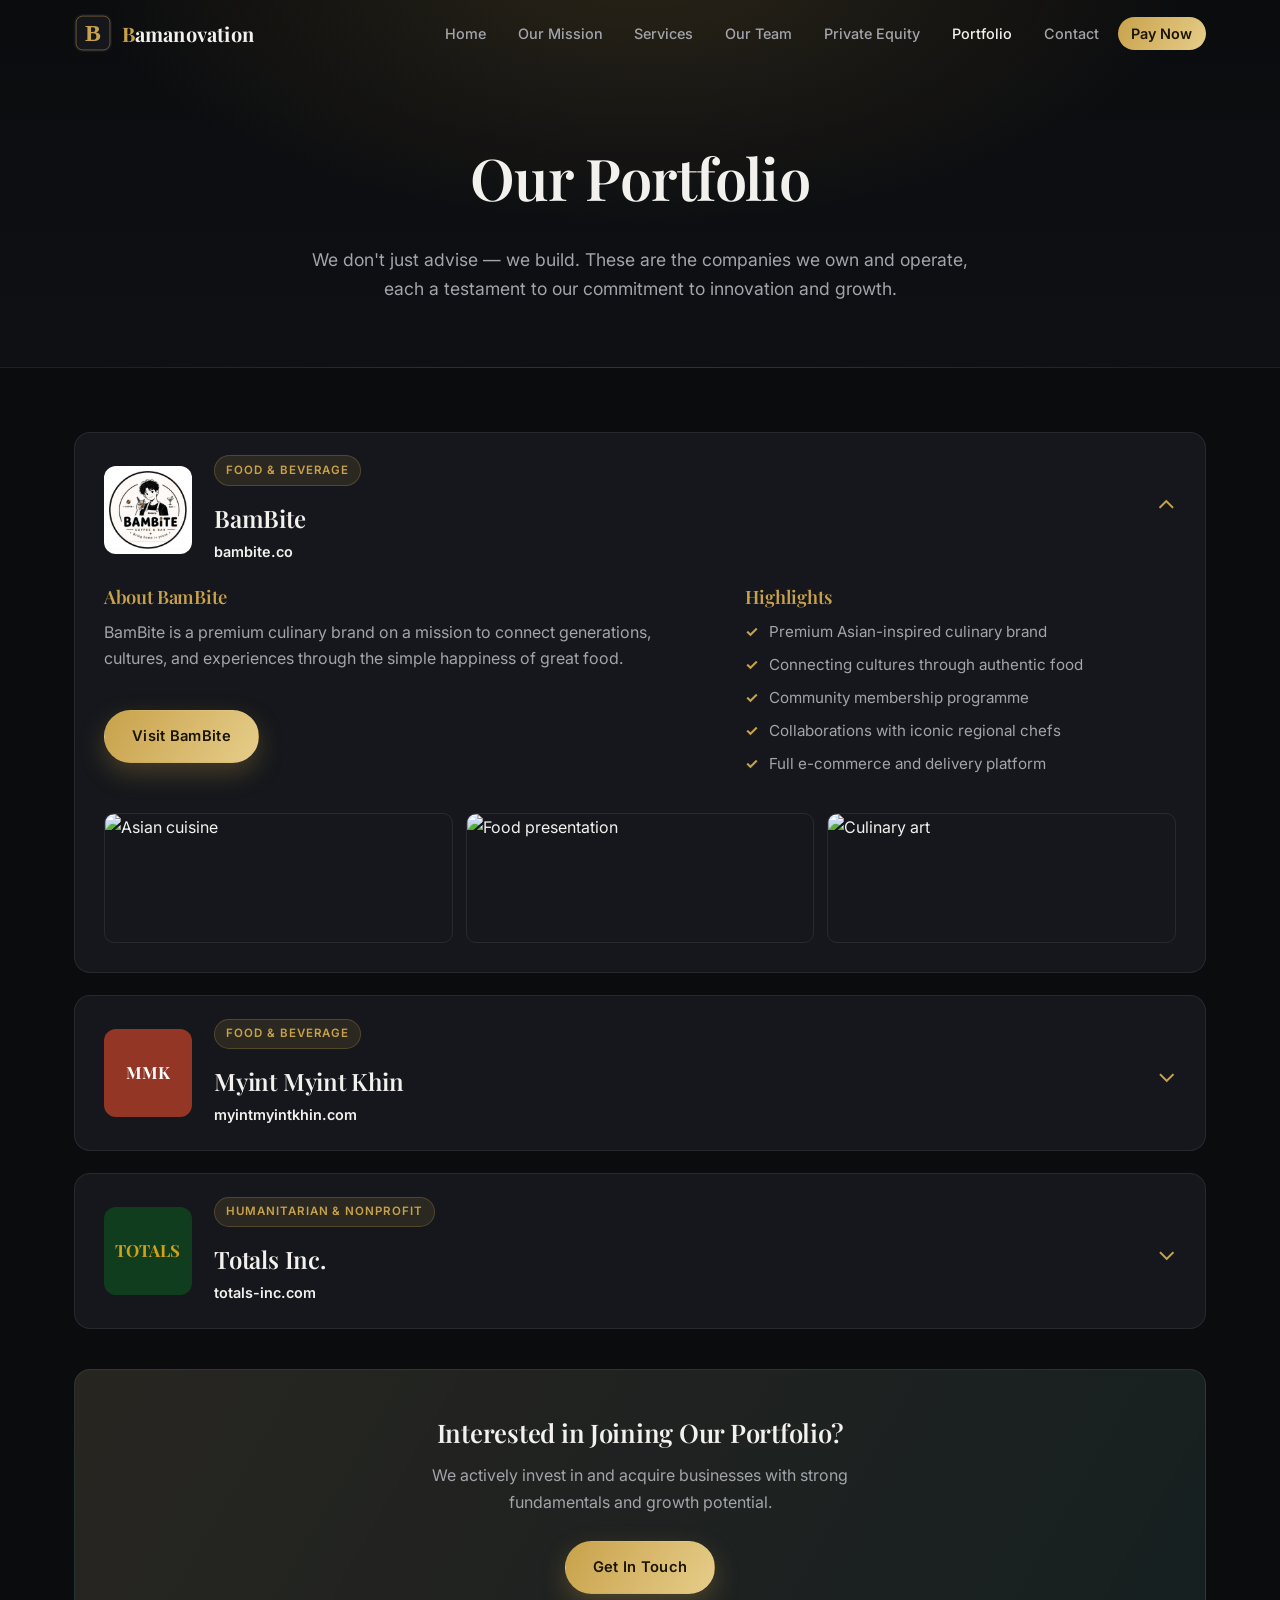
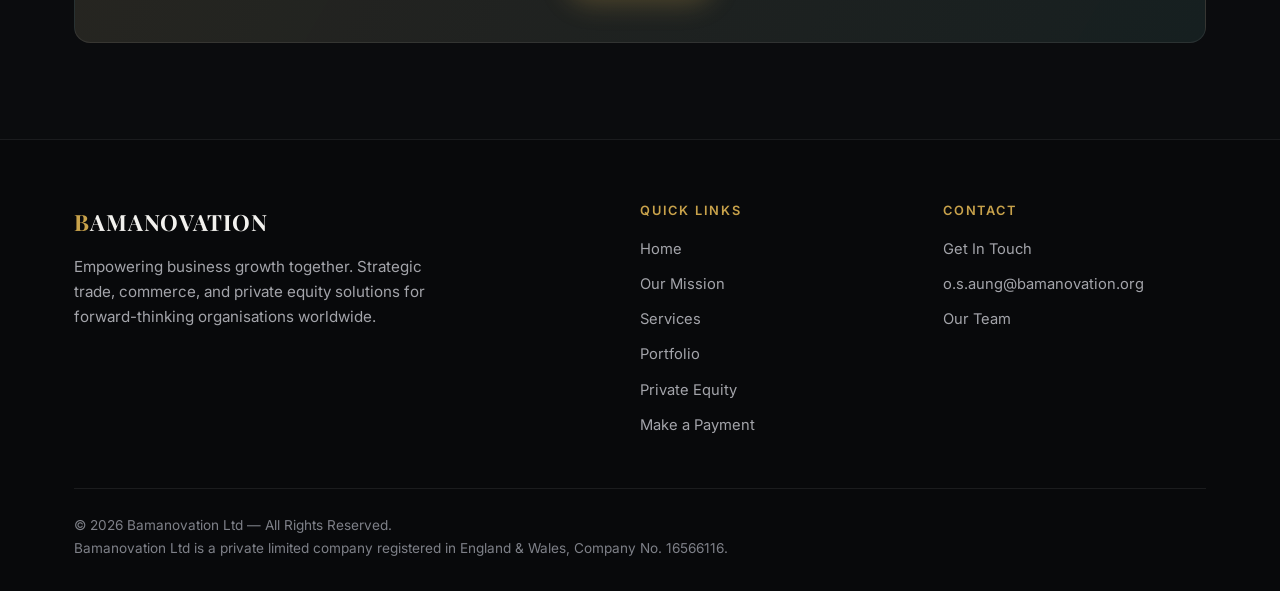
==== commit a27773c0: "Use the real BamBite logo The uploaded file was named "bambite logo.jpg" - spaces in a URL path and " ====
--- a/portfolio.html
+++ b/portfolio.html
@@ -55,7 +55,7 @@
       <!-- BamBite -->
       <div class="portfolio-company-card">
         <div class="portfolio-company-header accordion-toggle">
-          <div class="portfolio-company-logo-wrap"><img src="/logos/bambite.png" data-fb="https://bambite.co/cdn/shop/files/BamBite_Logo.png?v=1749022840" alt="BamBite logo" class="portfolio-company-logo" onerror="if(this.dataset.fb){this.src=this.dataset.fb;this.dataset.fb='';return}this.style.display='none';var w=this.parentNode;if(w.dataset.fbbg)w.style.background=w.dataset.fbbg;this.nextElementSibling.style.display='block'"><div class="portfolio-company-logo-text" style="display:none;color:#1b3a2d">BAMBITE</div></div>
+          <div class="portfolio-company-logo-wrap"><img src="/logos/bambite.jpg" data-fb="https://bambite.co/cdn/shop/files/BamBite_Logo.png?v=1749022840" alt="BamBite logo" class="portfolio-company-logo" onerror="if(this.dataset.fb){this.src=this.dataset.fb;this.dataset.fb='';return}this.style.display='none';var w=this.parentNode;if(w.dataset.fbbg)w.style.background=w.dataset.fbbg;this.nextElementSibling.style.display='block'"><div class="portfolio-company-logo-text" style="display:none;color:#1b3a2d">BAMBITE</div></div>
           <div class="portfolio-company-meta">
             <span class="portfolio-tag">Food &amp; Beverage</span>
             <h2>BamBite</h2>
--- a/style.css
+++ b/style.css
@@ -155,7 +155,7 @@
 .portfolio-card{background:var(--surface);border:1px solid var(--line);border-radius:var(--radius);overflow:hidden;text-align:left;transition:transform .3s var(--ease),border-color .3s var(--ease)}
 .portfolio-card:hover{transform:translateY(-6px);border-color:rgba(200,162,75,.45)}
 .portfolio-logo-wrap{height:150px;display:flex;align-items:center;justify-content:center;background:#fff}
-.portfolio-logo{max-height:74px;width:auto}
+.portfolio-logo{max-height:106px;max-width:82%;width:auto}
 .portfolio-logo-fallback{font-family:'Playfair Display',serif;font-weight:700;font-size:1.6rem;color:#1b3a2d}
 .portfolio-card-body{padding:1.6rem}
 .portfolio-tag{display:inline-block;font-size:.72rem;font-weight:600;letter-spacing:.08em;text-transform:uppercase;color:var(--gold);background:rgba(200,162,75,.12);border:1px solid rgba(200,162,75,.25);padding:.3rem .7rem;border-radius:999px;margin-bottom:.9rem}
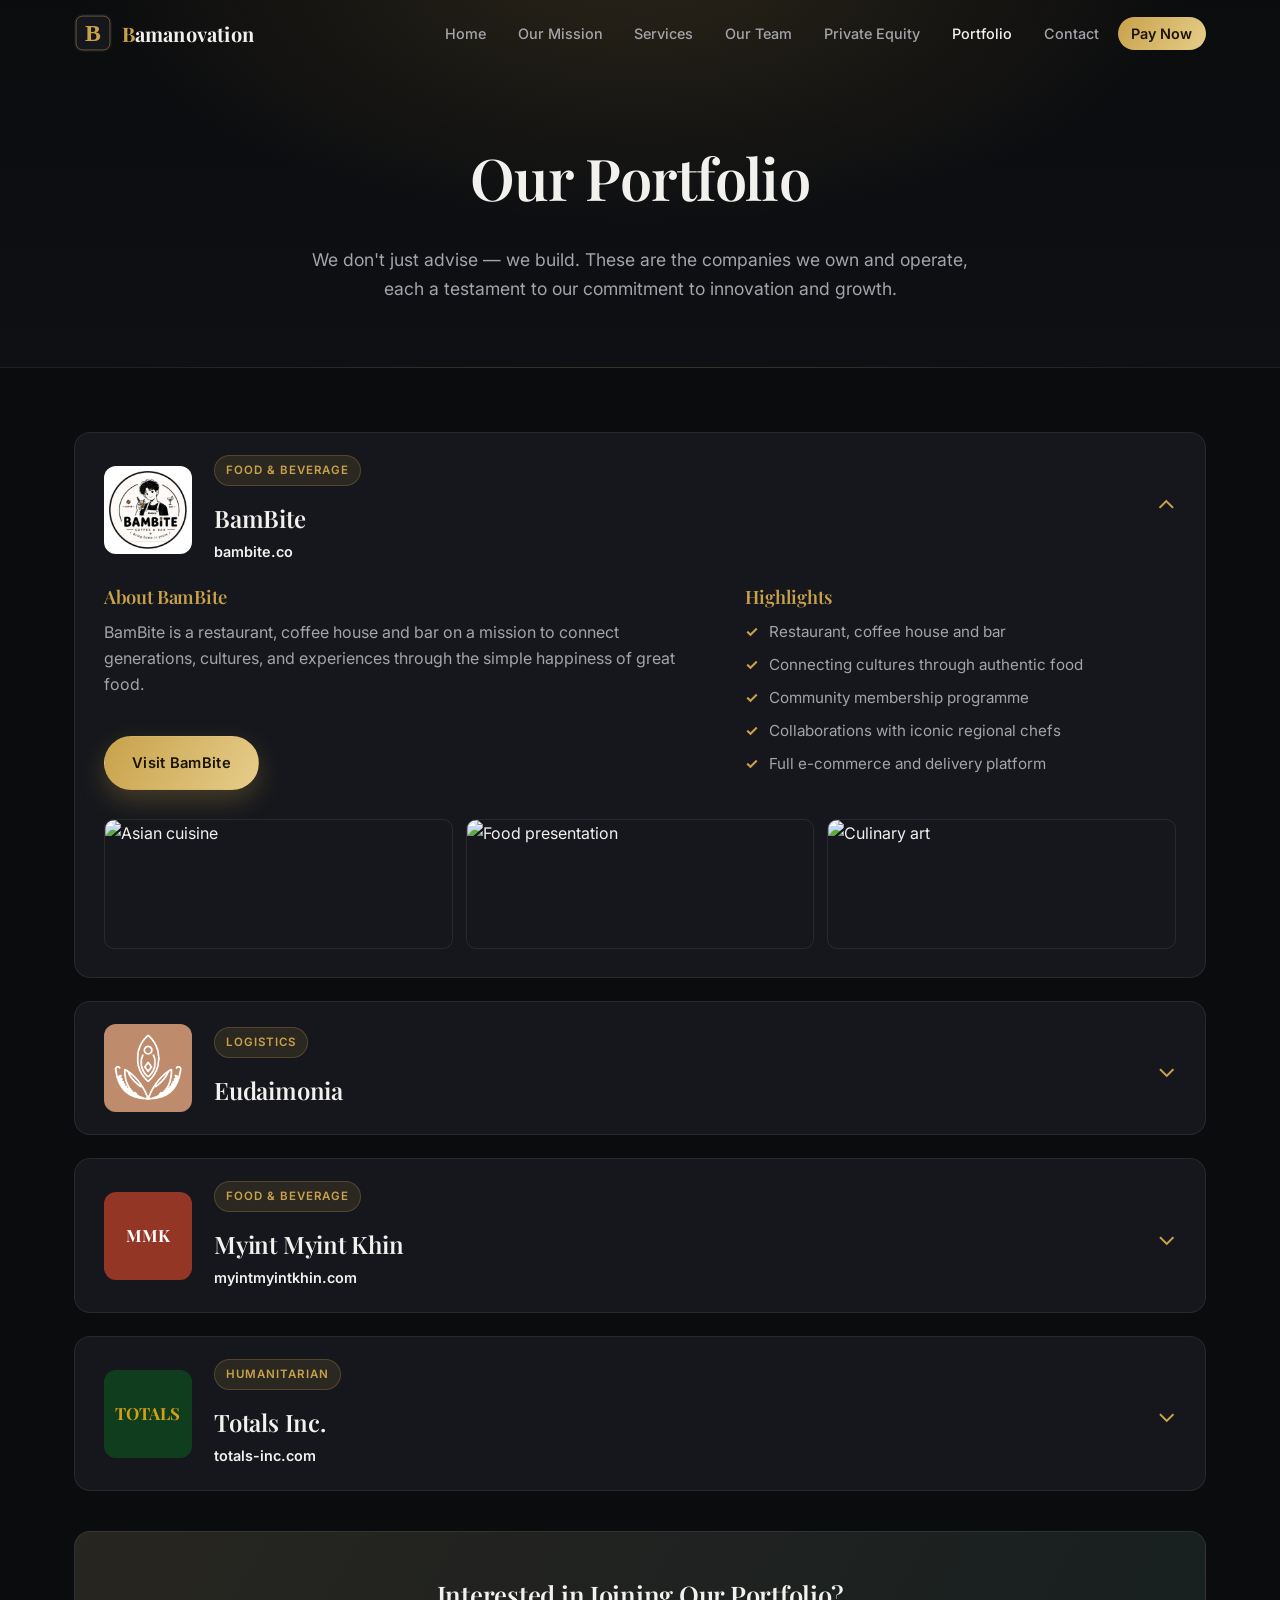
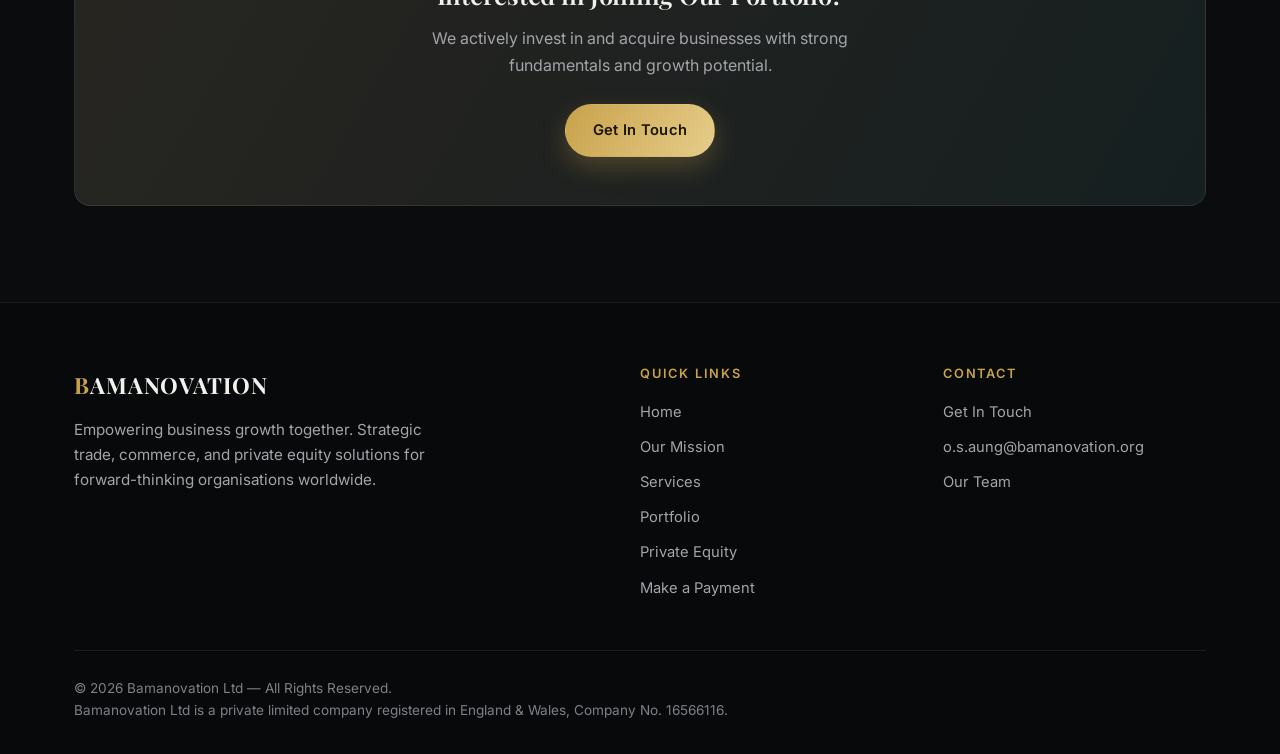
==== commit 0b61b943: "Add Eudaimonia to the portfolio; correct BamBite's positioning The owner confirmed Eudaimonia is a l" ====
--- a/portfolio.html
+++ b/portfolio.html
@@ -4,9 +4,9 @@
   <meta charset="UTF-8">
   <meta name="viewport" content="width=device-width, initial-scale=1.0">
   <title>Portfolio — Bamanovation</title>
-  <meta name="description" content="The companies Bamanovation owns and operates — BamBite, Myint Myint Khin, and Totals Inc.">
+  <meta name="description" content="The companies Bamanovation owns and operates — BamBite, Eudaimonia, Myint Myint Khin, and Totals Inc.">
   <meta property="og:title" content="Portfolio — Bamanovation">
-  <meta property="og:description" content="The companies Bamanovation owns and operates — BamBite, Myint Myint Khin, and Totals Inc.">
+  <meta property="og:description" content="The companies Bamanovation owns and operates — BamBite, Eudaimonia, Myint Myint Khin, and Totals Inc.">
   <meta property="og:type" content="website">
   <meta property="og:url" content="https://bamanovation.org/portfolio">
   <meta property="og:site_name" content="Bamanovation">
@@ -67,13 +67,13 @@
           <div class="portfolio-company-body">
             <div class="portfolio-company-desc">
               <h3>About BamBite</h3>
-              <p>BamBite is a premium culinary brand on a mission to connect generations, cultures, and experiences through the simple happiness of great food.</p>
+              <p>BamBite is a restaurant, coffee house and bar on a mission to connect generations, cultures, and experiences through the simple happiness of great food.</p>
               <a href="https://bambite.co/" target="_blank" rel="noopener" class="btn-primary" style="display:inline-block;margin-top:1.4rem">Visit BamBite</a>
             </div>
             <div class="portfolio-company-highlights">
               <h3>Highlights</h3>
               <ul class="portfolio-highlights-list">
-                <li>Premium Asian-inspired culinary brand</li>
+                <li>Restaurant, coffee house and bar</li>
                 <li>Connecting cultures through authentic food</li>
                 <li>Community membership programme</li>
                 <li>Collaborations with iconic regional chefs</li>
@@ -85,6 +85,26 @@
             <img src="https://images.unsplash.com/photo-1504674900247-0877df9cc836?w=420&q=80" alt="Asian cuisine" class="portfolio-img" loading="lazy">
             <img src="https://images.unsplash.com/photo-1540189549336-e6e99c3679fe?w=420&q=80" alt="Food presentation" class="portfolio-img" loading="lazy">
             <img src="https://images.unsplash.com/photo-1565299624946-b28f40a0ae38?w=420&q=80" alt="Culinary art" class="portfolio-img" loading="lazy">
+          </div>
+        </div>
+      </div>
+
+      <!-- Eudaimonia -->
+      <div class="portfolio-company-card">
+        <div class="portfolio-company-header accordion-toggle">
+          <div class="portfolio-company-logo-wrap" style="background:#be8b6d"><img src="/logos/eudaimonia.png" alt="Eudaimonia logo" class="portfolio-company-logo" onerror="if(this.dataset.fb){this.src=this.dataset.fb;this.dataset.fb='';return}this.style.display='none';var w=this.parentNode;if(w.dataset.fbbg)w.style.background=w.dataset.fbbg;this.nextElementSibling.style.display='block'"><div class="portfolio-company-logo-text" style="display:none;color:#fff">EUD</div></div>
+          <div class="portfolio-company-meta">
+            <span class="portfolio-tag">Logistics</span>
+            <h2>Eudaimonia</h2>
+          </div>
+          <div class="accordion-arrow">⌄</div>
+        </div>
+        <div class="accordion-body">
+          <div class="portfolio-company-body">
+            <div class="portfolio-company-desc">
+              <h3>About Eudaimonia</h3>
+              <p>A logistics company in the Bamanovation portfolio.</p>
+            </div>
           </div>
         </div>
       </div>
@@ -124,7 +144,7 @@
         <div class="portfolio-company-header accordion-toggle">
           <div class="portfolio-company-logo-wrap" data-fbbg="#0f3d1e"><img src="/logos/totals.png" alt="Totals Inc. logo" class="portfolio-company-logo" onerror="if(this.dataset.fb){this.src=this.dataset.fb;this.dataset.fb='';return}this.style.display='none';var w=this.parentNode;if(w.dataset.fbbg)w.style.background=w.dataset.fbbg;this.nextElementSibling.style.display='block'"><div class="portfolio-company-logo-text" style="display:none;color:#d4a017">TOTALS</div></div>
           <div class="portfolio-company-meta">
-            <span class="portfolio-tag">Humanitarian &amp; Nonprofit</span>
+            <span class="portfolio-tag">Humanitarian</span>
             <h2>Totals Inc.</h2>
             <a href="https://totals-inc.com/" target="_blank" rel="noopener" class="portfolio-url">totals-inc.com</a>
           </div>
--- a/style.css
+++ b/style.css
@@ -151,7 +151,7 @@
 
 /* ---------- portfolio preview ---------- */
 .portfolio-preview{text-align:center}
-.portfolio-grid{display:grid;grid-template-columns:repeat(auto-fit,minmax(280px,360px));justify-content:center;gap:1.6rem;margin-top:3rem}
+.portfolio-grid{display:grid;grid-template-columns:repeat(auto-fit,minmax(240px,1fr));justify-content:center;gap:1.2rem;margin-top:3rem}
 .portfolio-card{background:var(--surface);border:1px solid var(--line);border-radius:var(--radius);overflow:hidden;text-align:left;transition:transform .3s var(--ease),border-color .3s var(--ease)}
 .portfolio-card:hover{transform:translateY(-6px);border-color:rgba(200,162,75,.45)}
 .portfolio-logo-wrap{height:150px;display:flex;align-items:center;justify-content:center;background:#fff}
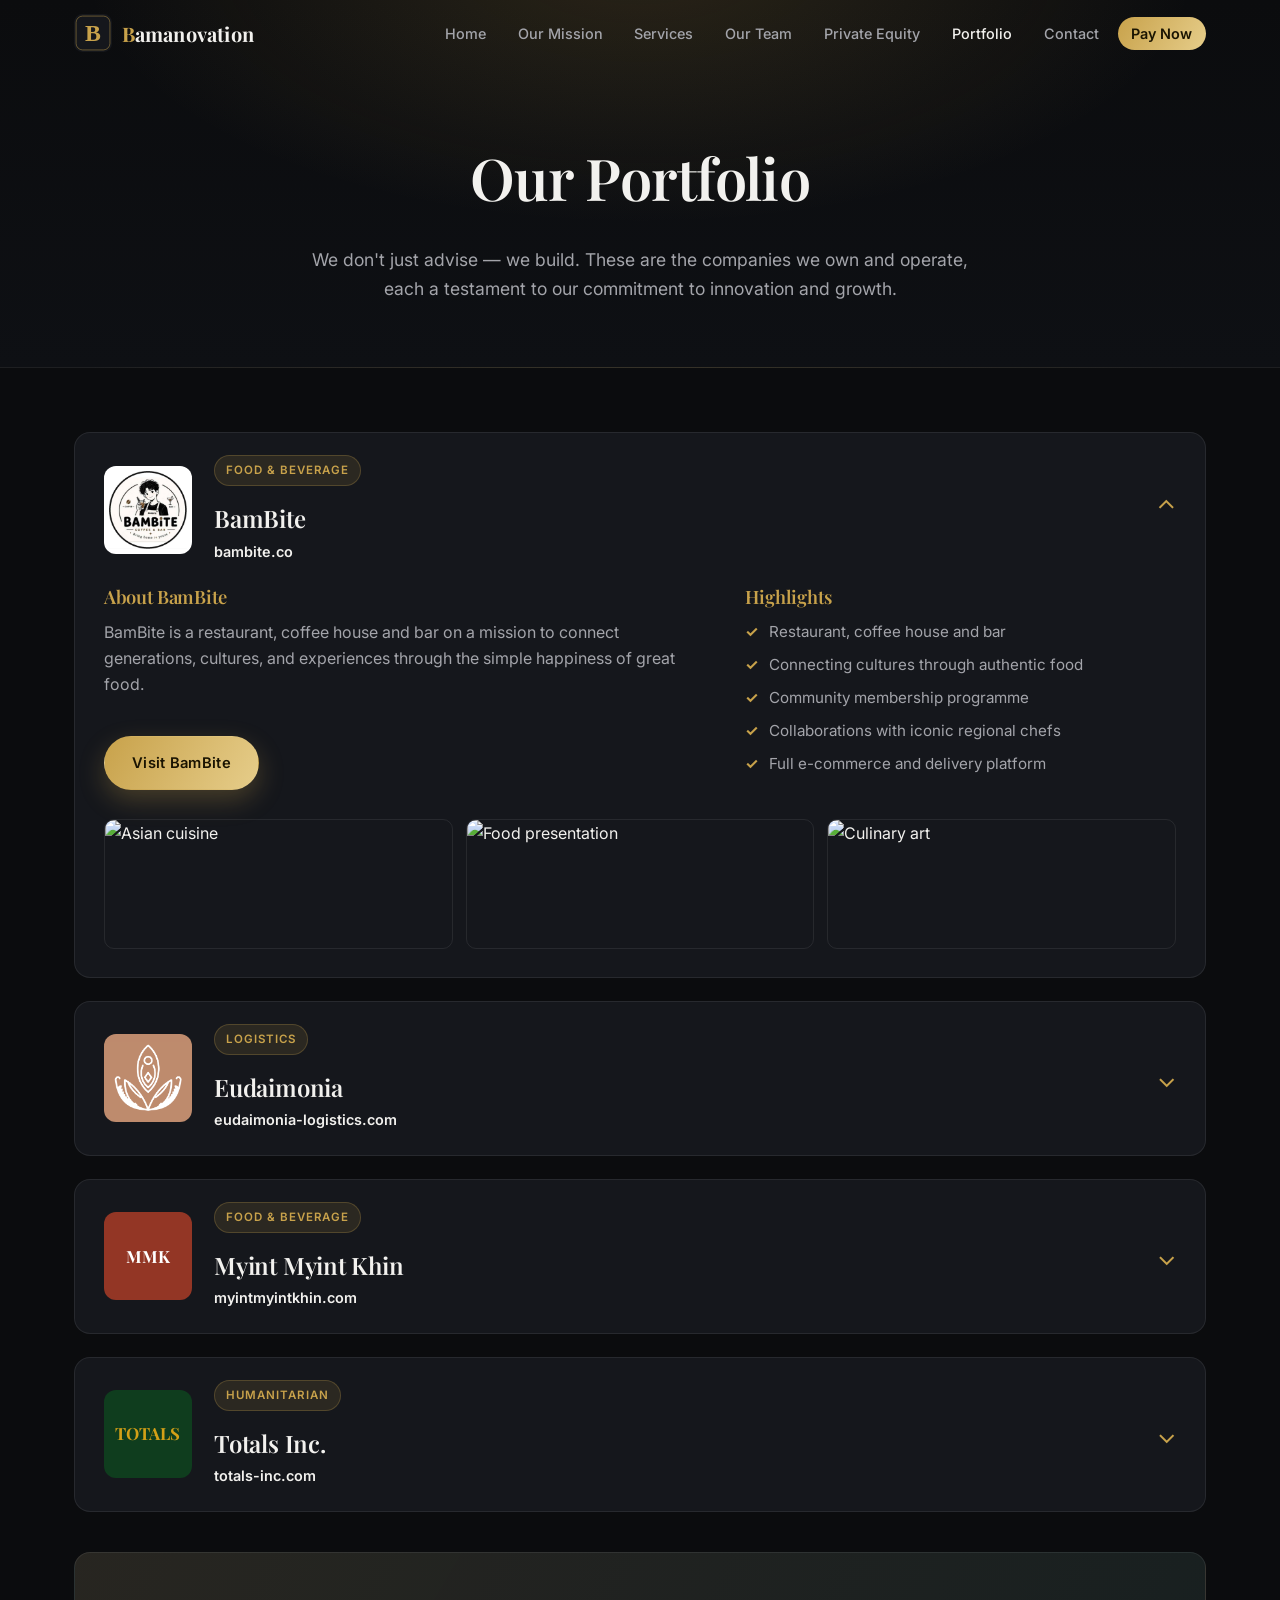
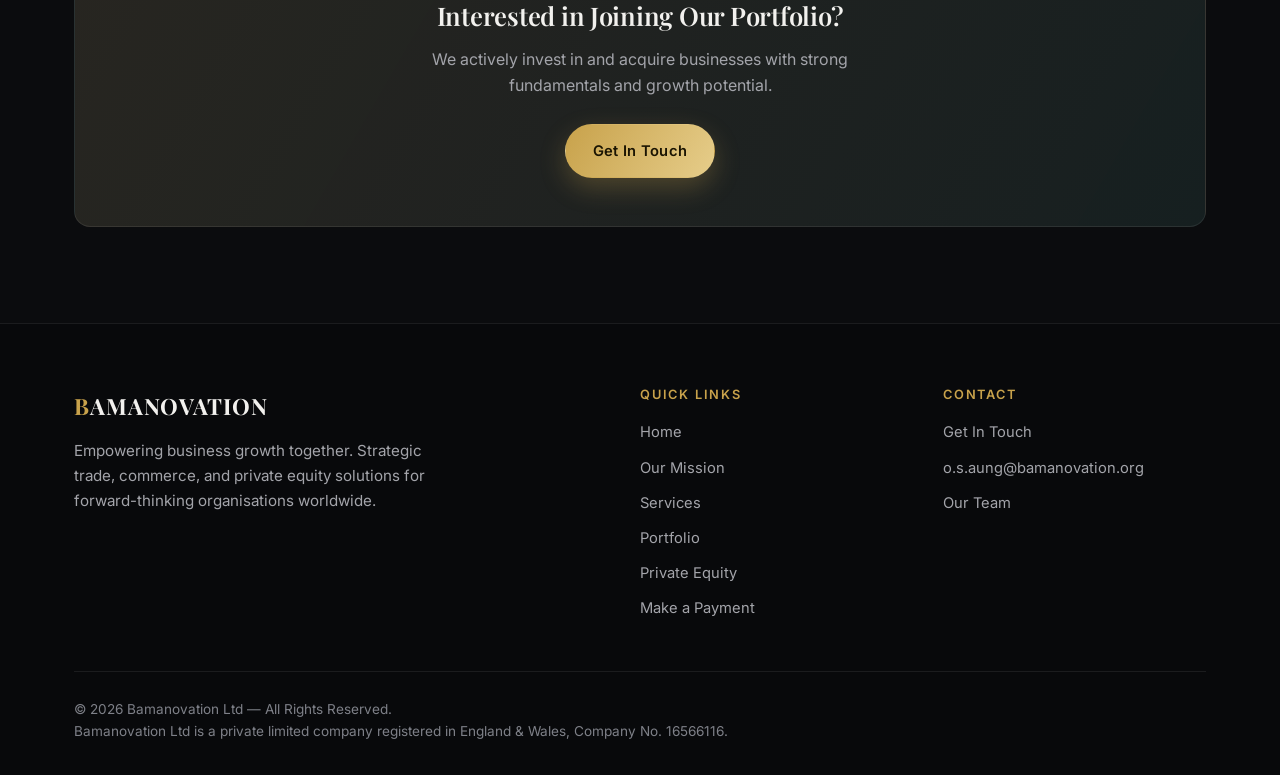
==== commit 3dfaeb77: "Complete the Eudaimonia entry Owner supplied the detail: freight and supply chain, at eudaimonia-log" ====
--- a/portfolio.html
+++ b/portfolio.html
@@ -96,6 +96,7 @@
           <div class="portfolio-company-meta">
             <span class="portfolio-tag">Logistics</span>
             <h2>Eudaimonia</h2>
+            <a href="https://eudaimonia-logistics.com/" target="_blank" rel="noopener" class="portfolio-url">eudaimonia-logistics.com</a>
           </div>
           <div class="accordion-arrow">⌄</div>
         </div>
@@ -103,7 +104,8 @@
           <div class="portfolio-company-body">
             <div class="portfolio-company-desc">
               <h3>About Eudaimonia</h3>
-              <p>A logistics company in the Bamanovation portfolio.</p>
+              <p>Eudaimonia is the group's logistics company, providing freight and supply chain management — handling the movement of goods from origin to destination.</p>
+              <a href="https://eudaimonia-logistics.com/" target="_blank" rel="noopener" class="btn-primary" style="display:inline-block;margin-top:1.4rem">Visit Eudaimonia</a>
             </div>
           </div>
         </div>
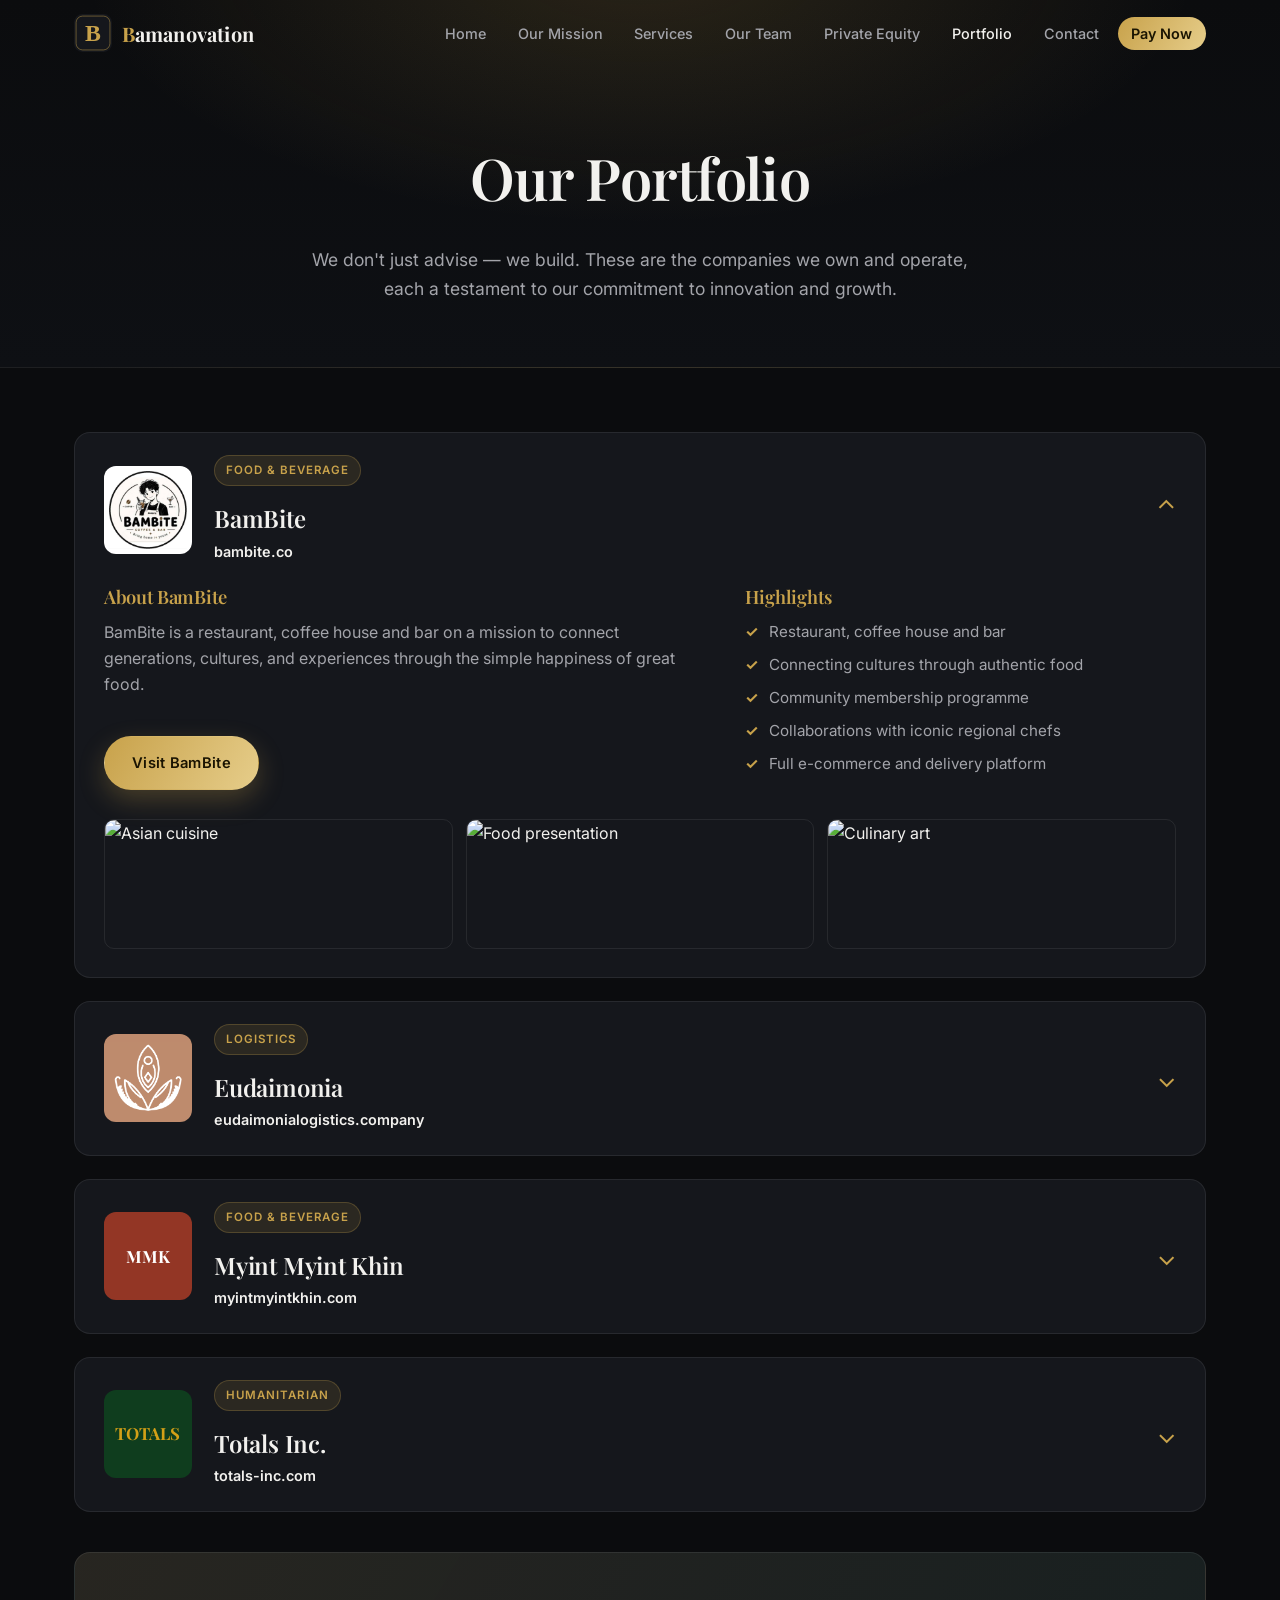
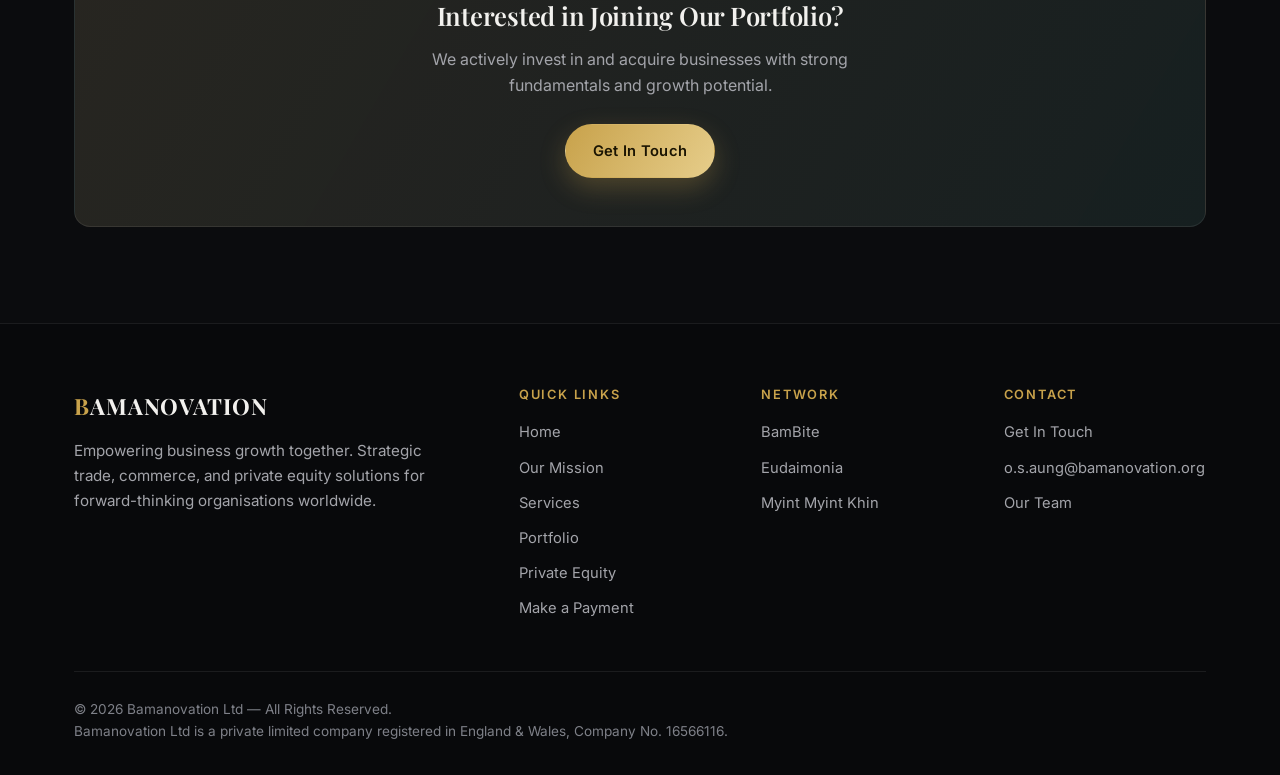
==== commit 9710f0ff: "fix: correct Eudaimonia URL for OpCo mesh Point Eudaimonia links at eudaimonialogistics.company and " ====
--- a/portfolio.html
+++ b/portfolio.html
@@ -96,7 +96,7 @@
           <div class="portfolio-company-meta">
             <span class="portfolio-tag">Logistics</span>
             <h2>Eudaimonia</h2>
-            <a href="https://eudaimonia-logistics.com/" target="_blank" rel="noopener" class="portfolio-url">eudaimonia-logistics.com</a>
+            <a href="https://eudaimonialogistics.company/" target="_blank" rel="noopener" class="portfolio-url">eudaimonialogistics.company</a>
           </div>
           <div class="accordion-arrow">⌄</div>
         </div>
@@ -105,7 +105,7 @@
             <div class="portfolio-company-desc">
               <h3>About Eudaimonia</h3>
               <p>Eudaimonia is the group's logistics company, providing freight and supply chain management — handling the movement of goods from origin to destination.</p>
-              <a href="https://eudaimonia-logistics.com/" target="_blank" rel="noopener" class="btn-primary" style="display:inline-block;margin-top:1.4rem">Visit Eudaimonia</a>
+              <a href="https://eudaimonialogistics.company/" target="_blank" rel="noopener" class="btn-primary" style="display:inline-block;margin-top:1.4rem">Visit Eudaimonia</a>
             </div>
           </div>
         </div>
@@ -199,6 +199,14 @@
             <li><a href="/portfolio">Portfolio</a></li>
             <li><a href="/private-equity">Private Equity</a></li>
             <li><a href="/#payment">Make a Payment</a></li>
+          </ul>
+        </div>
+        <div class="footer-col">
+          <h4>Network</h4>
+          <ul>
+            <li><a href="https://bambite.co/" target="_blank" rel="noopener">BamBite</a></li>
+            <li><a href="https://eudaimonialogistics.company/" target="_blank" rel="noopener">Eudaimonia</a></li>
+            <li><a href="https://myintmyintkhin.com/" target="_blank" rel="noopener">Myint Myint Khin</a></li>
           </ul>
         </div>
         <div class="footer-col">
--- a/style.css
+++ b/style.css
@@ -214,7 +214,7 @@
 
 /* ---------- footer ---------- */
 .footer{background:#08090b;border-top:1px solid var(--line);padding:4rem 0 2rem}
-.footer-inner{display:grid;grid-template-columns:2fr 1fr 1fr;gap:2.5rem}
+.footer-inner{display:grid;grid-template-columns:2fr 1fr 1fr 1fr;gap:2.5rem}
 .footer-logo{font-family:'Playfair Display',serif;font-weight:700;font-size:1.4rem;letter-spacing:.04em;margin-bottom:.8rem;color:var(--ink)}
 .footer-logo b,.footer-logo .gold{color:var(--gold)}
 .footer-brand p{color:var(--muted);font-size:.95rem;max-width:36ch}
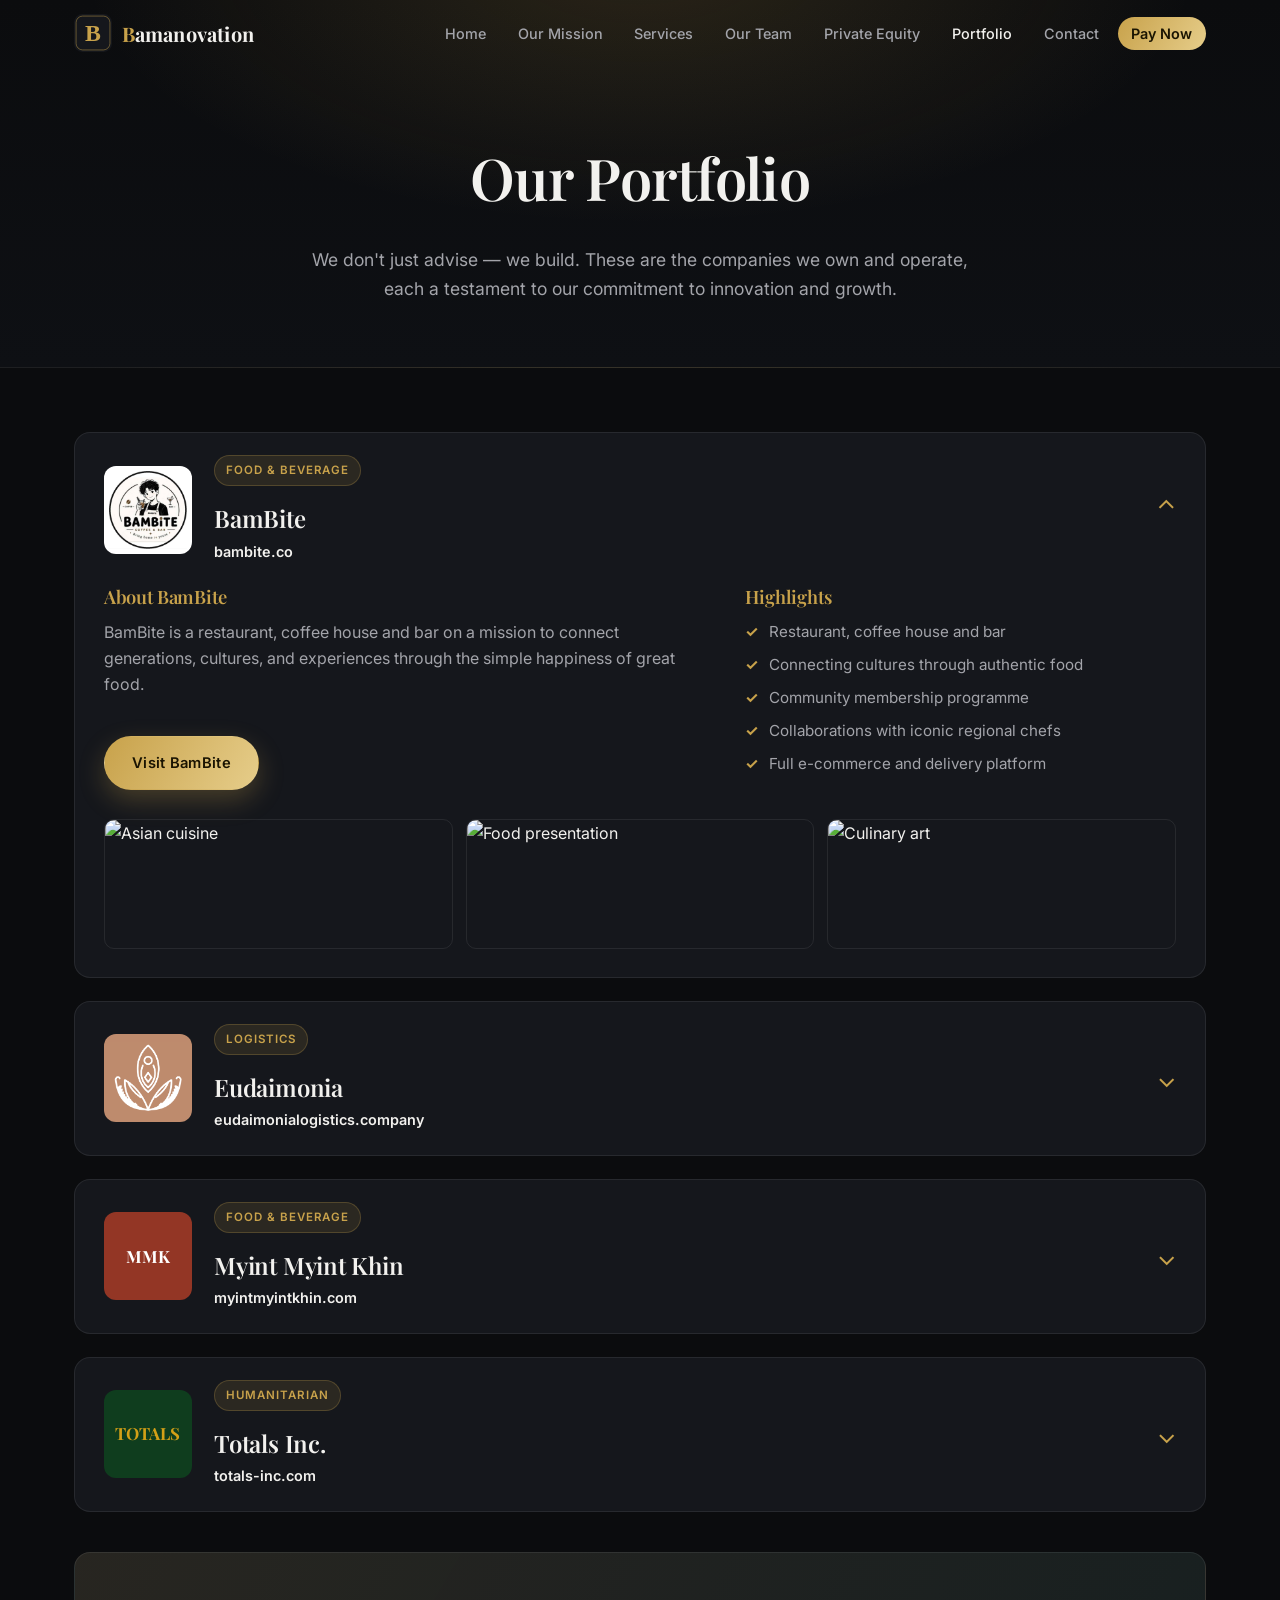
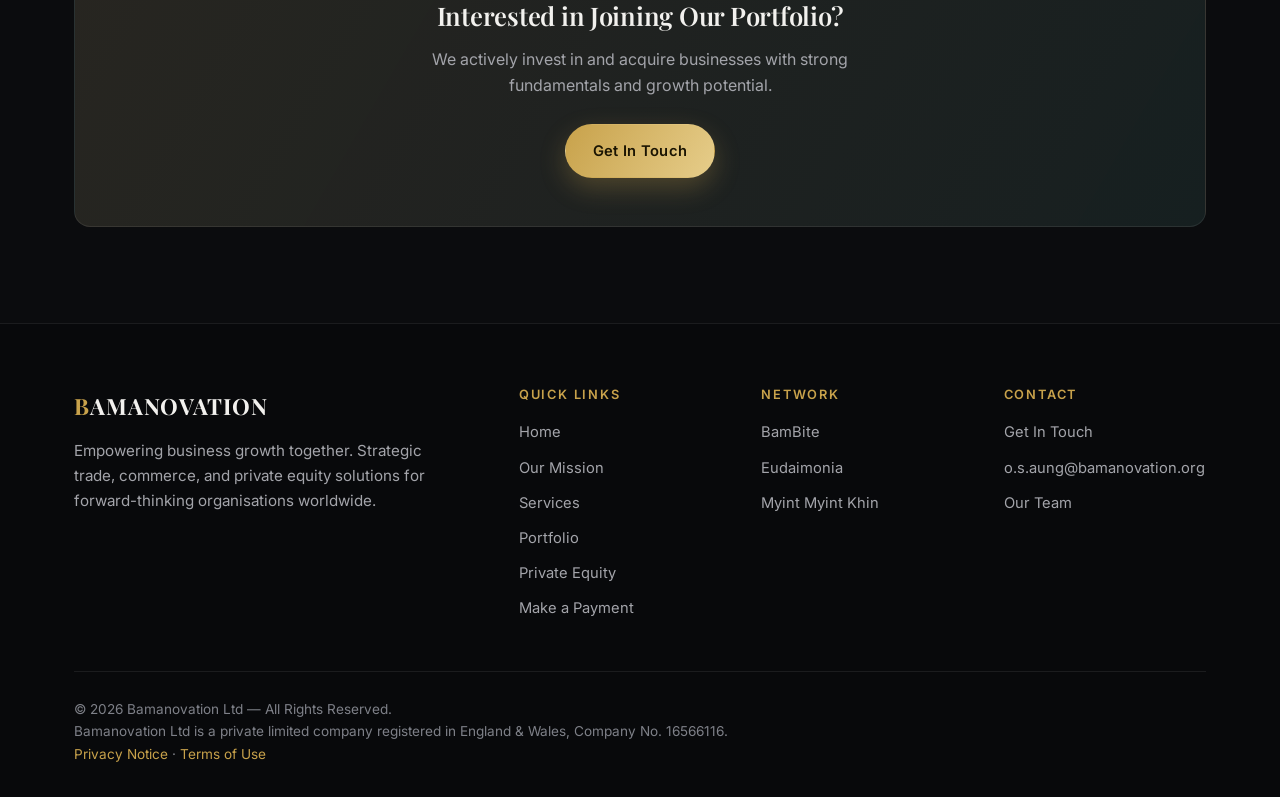
==== commit aefc80cf: "Add privacy notice and terms of use pages Add /privacy (UK GDPR) and /terms pages, link them from ev" ====
--- a/portfolio.html
+++ b/portfolio.html
@@ -222,6 +222,7 @@
         <div>
           <p>© 2026 Bamanovation Ltd — All Rights Reserved.</p>
           <p class="footer-legal">Bamanovation Ltd is a private limited company registered in England &amp; Wales, Company No. 16566116.</p>
+          <p class="footer-legal"><a href="/privacy">Privacy Notice</a> · <a href="/terms">Terms of Use</a></p>
         </div>
       </div>
     </div>
--- a/style.css
+++ b/style.css
@@ -348,3 +348,20 @@
 /* word-based stat values sit smaller than numerals */
 .stat-pill-num.is-text{font-size:clamp(1.3rem,2.5vw,1.75rem);letter-spacing:.01em;line-height:clamp(2rem,4vw,2.8rem)}
 .stat-number.is-text{font-size:clamp(1.2rem,2.3vw,1.6rem)}
+
+/* ---------- legal pages ---------- */
+.legal-page{padding:4rem 0 5rem}
+.legal-container{max-width:820px}
+.legal-page h2{font-size:1.45rem;margin:2.4rem 0 .8rem;color:var(--gold-2)}
+.legal-page p,.legal-page li{color:var(--muted);line-height:1.7}
+.legal-page ul{padding-left:1.3rem;margin:.6rem 0 1rem}
+.legal-page a{color:var(--gold)}
+.legal-updated{font-size:.9rem;color:var(--muted-2)!important}
+.legal-table-wrap{overflow-x:auto;margin:1rem 0;border:1px solid var(--line);border-radius:var(--radius-sm)}
+.legal-table{width:100%;border-collapse:collapse;font-size:.92rem;min-width:640px}
+.legal-table th,.legal-table td{text-align:left;vertical-align:top;padding:.75rem .9rem;border-bottom:1px solid var(--line)}
+.legal-table th{color:var(--ink);background:var(--surface);font-weight:600}
+.legal-table td{color:var(--muted)}
+.legal-table tr:last-child td{border-bottom:0}
+.form-note{font-size:.8rem;color:var(--muted-2);margin:.6rem 0 0}
+.form-note a,.payment-secure a,.footer-legal a{color:var(--gold)}
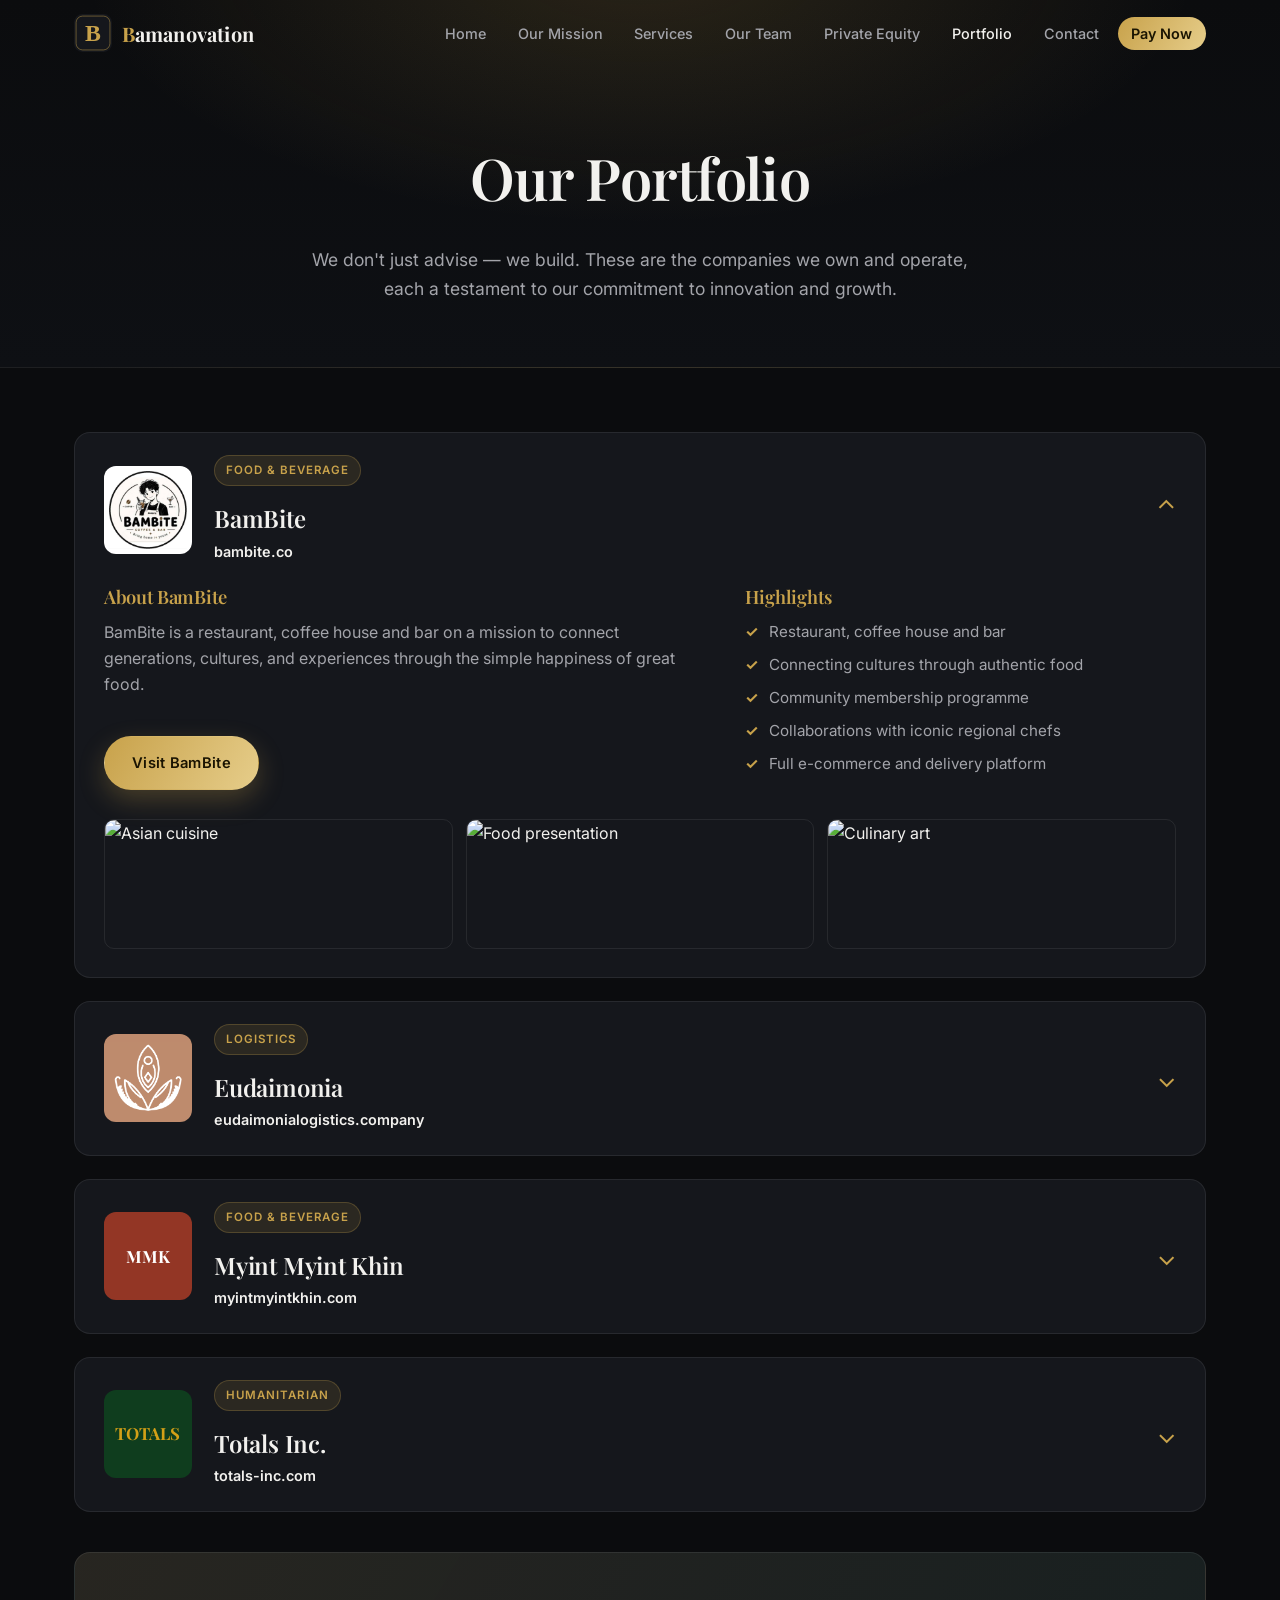
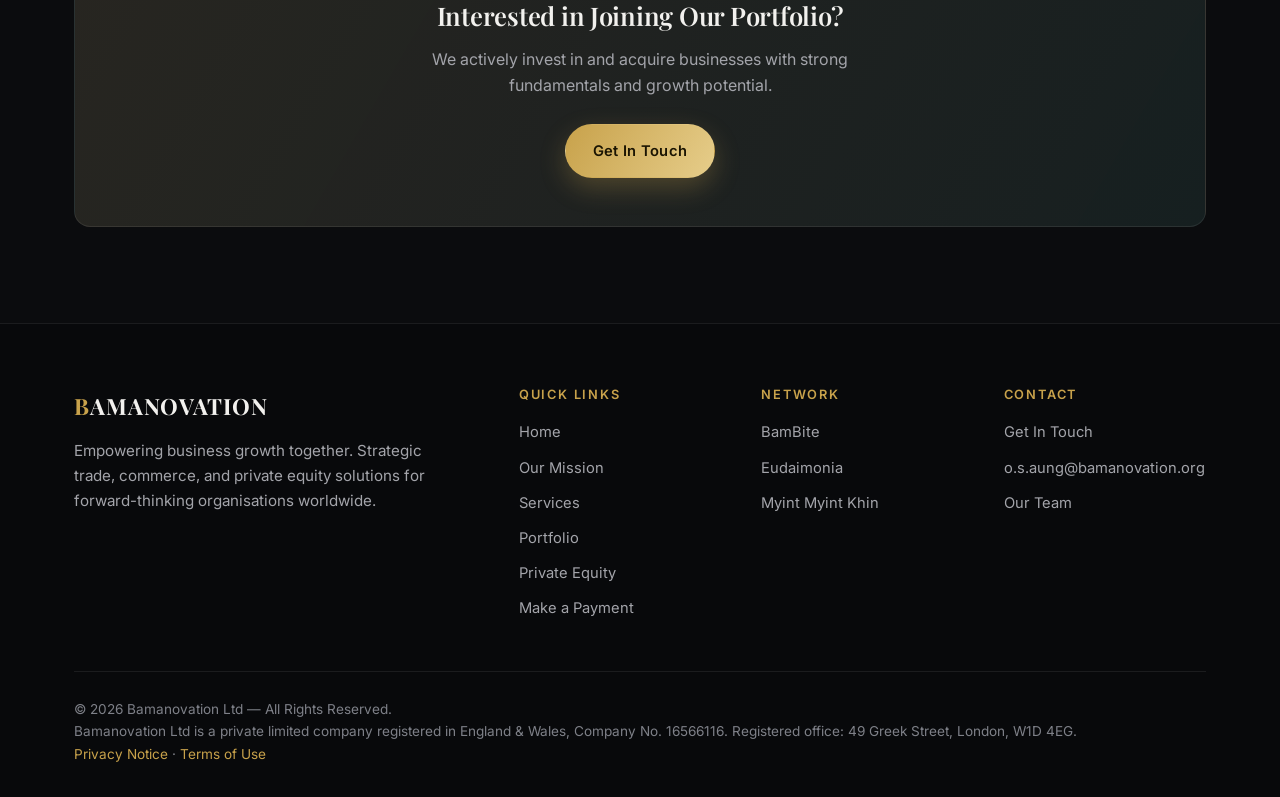
==== commit 355d82cc: "Add Bamanovation Ltd's registered office to every page The 2015 trading-disclosure regulations requi" ====
--- a/portfolio.html
+++ b/portfolio.html
@@ -221,7 +221,7 @@
       <div class="footer-bottom">
         <div>
           <p>© 2026 Bamanovation Ltd — All Rights Reserved.</p>
-          <p class="footer-legal">Bamanovation Ltd is a private limited company registered in England &amp; Wales, Company No. 16566116.</p>
+          <p class="footer-legal">Bamanovation Ltd is a private limited company registered in England &amp; Wales, Company No. 16566116. Registered office: 49 Greek Street, London, W1D 4EG.</p>
           <p class="footer-legal"><a href="/privacy">Privacy Notice</a> · <a href="/terms">Terms of Use</a></p>
         </div>
       </div>
